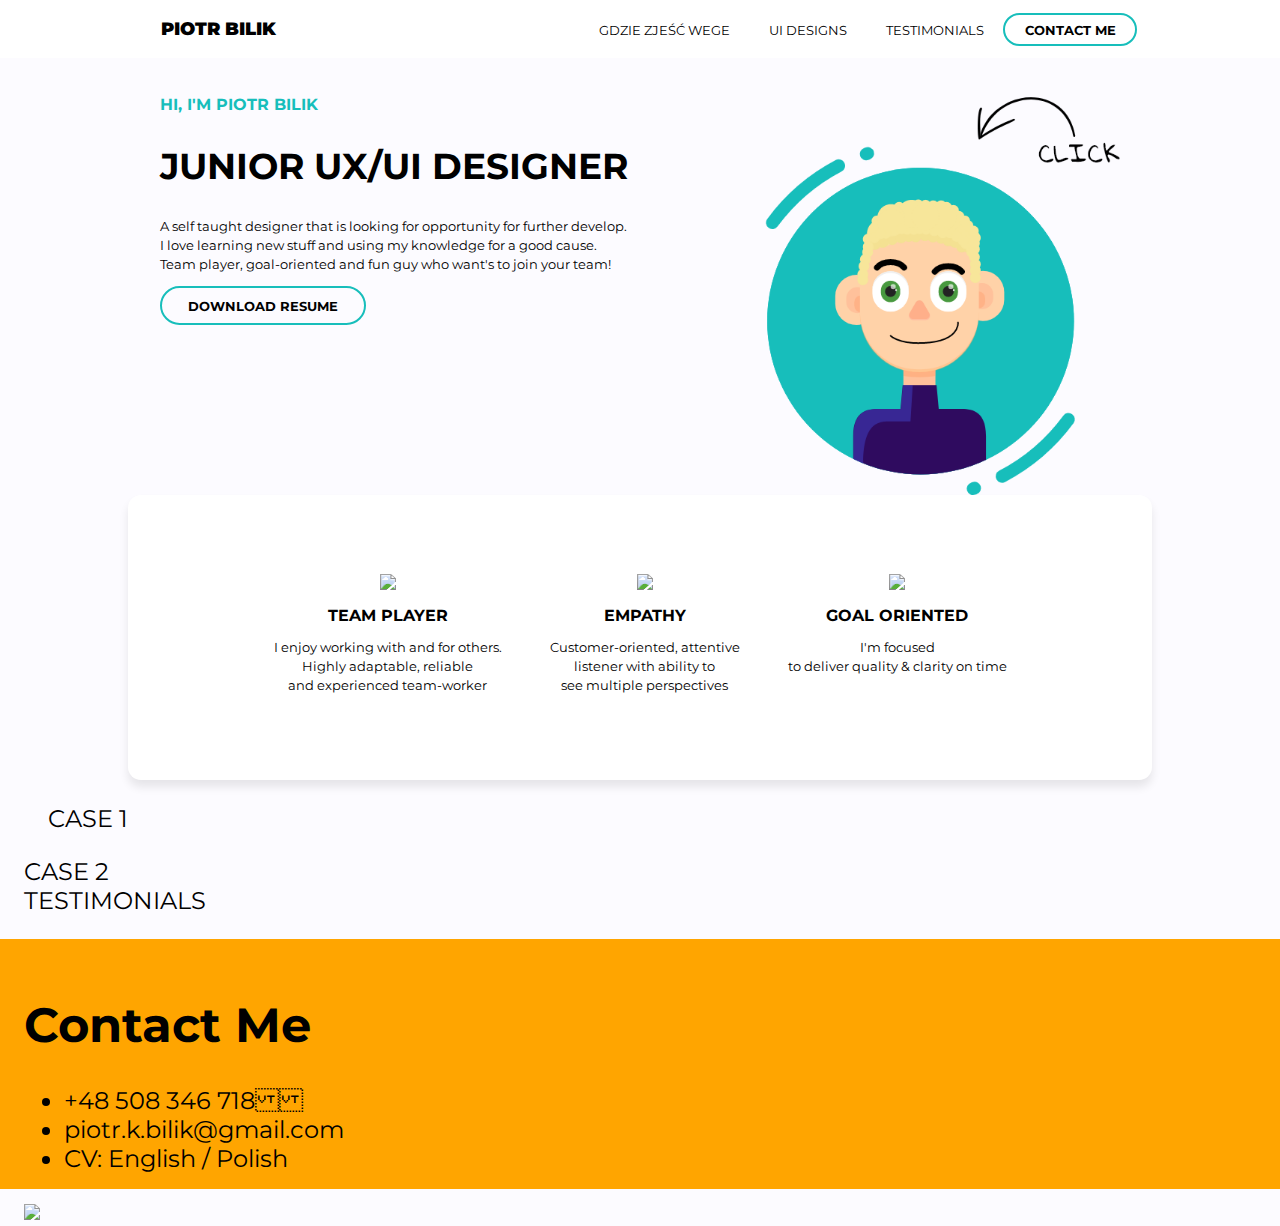
==== index.html @ 6c30ff97 "Img updates" ====
﻿<!DOCTYPE html>
<html>
<head>
    <title>Piotr Bilik</title>
    <link rel="stylesheet" href="styles.css" type="text/css">
    <link rel="stylesheet" href="normalize.css" type="text/css">
    <script language="javascript">
            function changeImage() {
        
                if (document.getElementById("changeableImage").src == "file:///H:/pb_portfolio_website/Images/Group10.png") 
                {
                    document.getElementById("changeableImage").src = "file:///H:/pb_portfolio_website/Images/WideMe.png";
                }
                else 
                {
                    document.getElementById("changeableImage").src = "file:///H:/pb_portfolio_website/Images/Group10.png";
                }
            }
        </script>
</head>
<body>
    <div class="container">
        <div class="topbar">
            <a class="logo" href="#">PIOTR BILIK</a>
            <nav class="main-nav">
                <ul class="main-nav-list">
                    <li><a class="navlink" href="#">GDZIE ZJEŚĆ WEGE</a></li>
                    <li><a class="navlink" href="#">UI DESIGNS</a></li>
                    <li><a class="navlink" href="#testimonials">TESTIMONIALS</a></li>
                    <li><a class="contact-btn navlink" href="#contact">CONTACT ME</a></li>

                </ul>
            </nav>
        </div>
        <div class="content">
            <section class="hero">
                <div class="hero-content">
                    <div class="parent">
                        <img class="hero-img" src="Images/Group80.png" />
                        <img class="hero-img over-img" src="Images/Group10.png" id="changeableImage" onclick="changeImage()"/>
                    </div>
                    <h1>HI, I'M PIOTR BILIK</h1>
                    <h2>JUNIOR UX/UI DESIGNER</h2>
                    <p>A self taught designer that is looking for opportunity for further develop. <br />
                    I love learning new stuff and using my knowledge for a good cause. <br />
                    Team player, goal-oriented and fun guy who want's to join your team!</p>
                    <a class="action-btn" href="#">DOWNLOAD RESUME</a>
                </div>
                
            </section>
            <section class="attributes">
                <div class="attributes-content">
                    <ul class="main-nav-list">
                        <li>
                            <div>
                                <img src="#" />
                                <h1>TEAM PLAYER</h1>
                                <p>I enjoy working with and for others. <br/> 
                                    Highly adaptable, reliable <br />
                                    and experienced team-worker</p>
                            </div>
                        </li>
                        <li>
                            <div>
                                <img src="#" />
                                <h1>EMPATHY</h1>
                                <p>Customer-oriented, attentive <br />
                                    listener with ability to <br/>
                                    see multiple perspectives</p>
                            </div>
                        </li>
                        <li>
                                <div>
                                    <img src="#" />
                                    <h1>GOAL ORIENTED</h1>
                                    <p>I'm focused <br />
                                        to deliver quality & clarity on time</p>
                                </div>
                        </li>
                    </ul>
                </div>
            </section>
            <section class="case-1">
                <div class="case-1-content">
                    CASE 1
                </div>
            </section>
            <section class="case-2">
                <div class="case-2-content">
                    CASE 2
                </div>
            </section>
            <section id="testimonials" class="testimonials">
                <div class="testimonials-content">
                    TESTIMONIALS
                </div>
            </section>

        </div>
        <div class="footer">
            <footer id="contact">
                <h1>Contact Me</h1>
                <ul>
                    <li>+48 508 346 718</li>
                    <li>piotr.k.bilik@gmail.com</li>
                    <li>CV: English / Polish</li>
                </ul>
                <img src="cartoon.jpg" />
            </footer>
        </div>
    </div>

</body>


</html>
---- styles.css ----
@import url('https://fonts.googleapis.com/css?family=Montserrat:400,700,900&display=swap');
body {
    font-family: 'Montserrat', sans-serif;
    background: #FCFBFF;
    padding: 0;
    margin: 0;
}
.content {
    grid-area: content;
}
.topbar {
    grid-area: topbar;
	width: 100vw;
    height: auto;
    margin: 0 auto;
    display: flex;
	align-items: center;
	justify-content: space-around;
    flex-wrap: wrap;
    background: #FFFFFF 0% 0% no-repeat padding-box;
    position: fixed;
}

.attributes-content {
    grid-area: topbar;
	width: 80vw;
    height: auto;
    margin: 0 auto;
    display: flex;
	align-items: center;
	justify-content: space-around;
    flex-wrap: wrap;
    background: #FFFFFF 0% 0% no-repeat padding-box;
    box-shadow: 0px 7px 10px #00000017;
    border-radius: 13px;
    opacity: 1;
    flex: 1;
    
}

.attributes-content ul {
    margin: 0;
    padding: 2em;
    display: flex;
    justify-content: space-between;
    text-align: center;
    list-style: none;
    color: black;
}

.attributes-content h1 {
    font-size: 16px;
    font-weight: bold;
}

.attributes-content p {
    font-size: small;
    font-weight: normal;
    line-height: 19px;
}

.attributes-content div {
    padding: 1em;
}

.main-nav ul {
	text-align: center;
}
.main-nav li {
	display: inline;
}
.main-nav a {
	display: inline-block;
	padding: .5em 1.5em;
}

.footer {
    grid-area: footer;
    background: orange;
    height: auto;
}

.content,
.footer {
    padding: 1em;
}
.container {
    font-size: 1.5em;
    display: grid;
    grid-template-areas: 
        "topbar"
        "content"
        "footer";
    width: 100%;
    height: 100vh;
    grid-template-columns: 1fr;
    grid-template-rows: 60px 1fr 250px;
}

nav ul {
    margin: 0;
    padding: 0;
    display: flex;
    justify-content: space-between;
    text-align: center;
}

nav li {
    list-style: none;
}

.navlink {
    color: black;
    font-weight: 400;
    text-decoration: none;
    font-size: small;
    transition: 0.5s;
}

.navlink:hover {
    font-weight: 600;
}

a {
    padding: 1em;
}

.contact-btn {
    border: 2px solid #17BEBB;
    border-radius: 21px;
    font-weight: 700;
}

.contact-btn:hover {
    background: #17BEBB;
    color: white;
}

.logo {
    font-weight: 900;
    font-size: large;
    color: black;
    text-decoration: none;
}

.case-1 {
    padding: 1em;
}

.hero h1 {
    font-weight: bold;
    font-size: medium;
    color: #17BEBB;
}

.hero {
    max-width: 960px;
    margin: 0 auto;
    text-align: left;
    padding-bottom: 2em;
}

.hero a {
    padding: .75em 2em;
}

.hero img {
    float: right;
}

.hero p {
    font-size: small;
    font-weight: normal;
    line-height: 19px;
}

.action-btn {
    border: 2px solid #17BEBB;
    border-radius: 21px;
    font-weight: bold;
    color: black;
    text-decoration: none;
    font-size: small;
    padding: 1em;
    transition: 0.5s;
}

.action-btn:hover {
    background: #17BEBB;
    color: white;
}

.hero-img {
    width: 400px;
}

.parent {
    position: relative;
}

.over-img {
    position: absolute;
    top: 80%;
    right: 0%;
}

.over-img:hover {
    cursor: pointer;
}
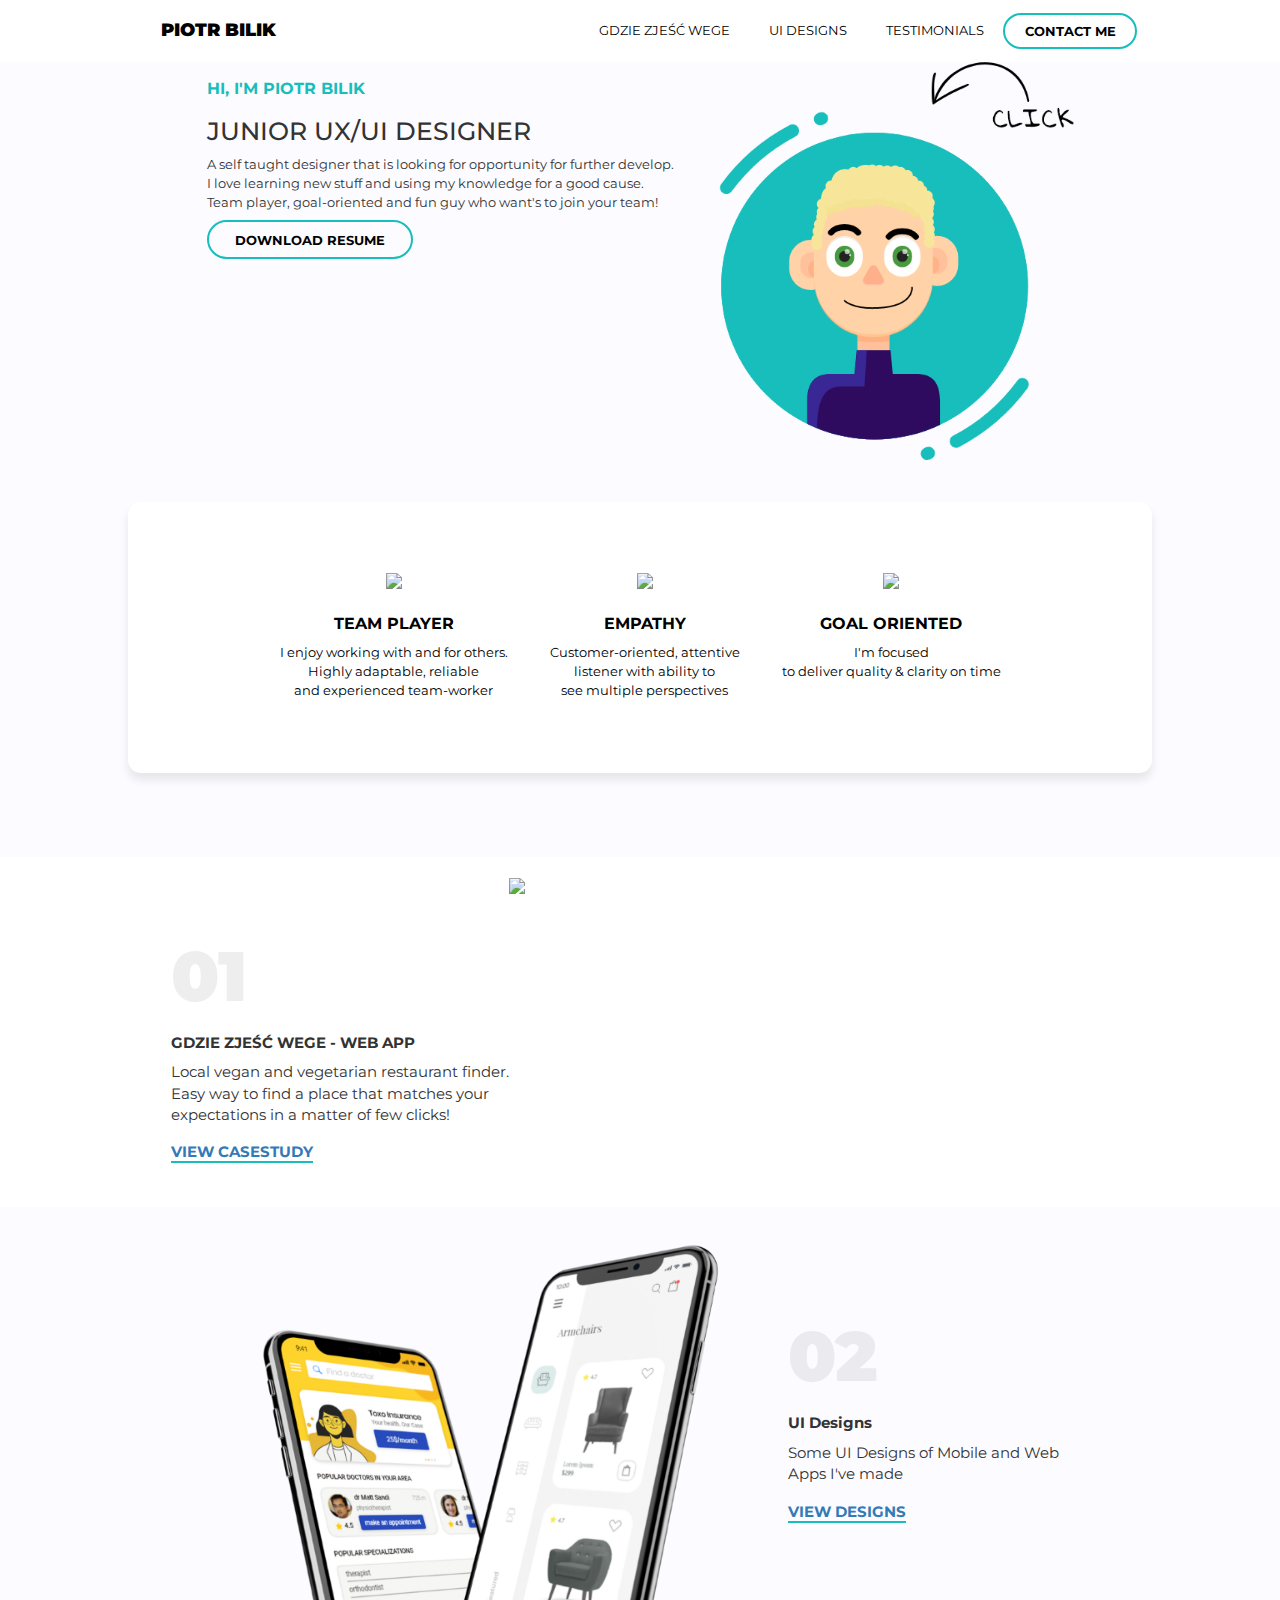
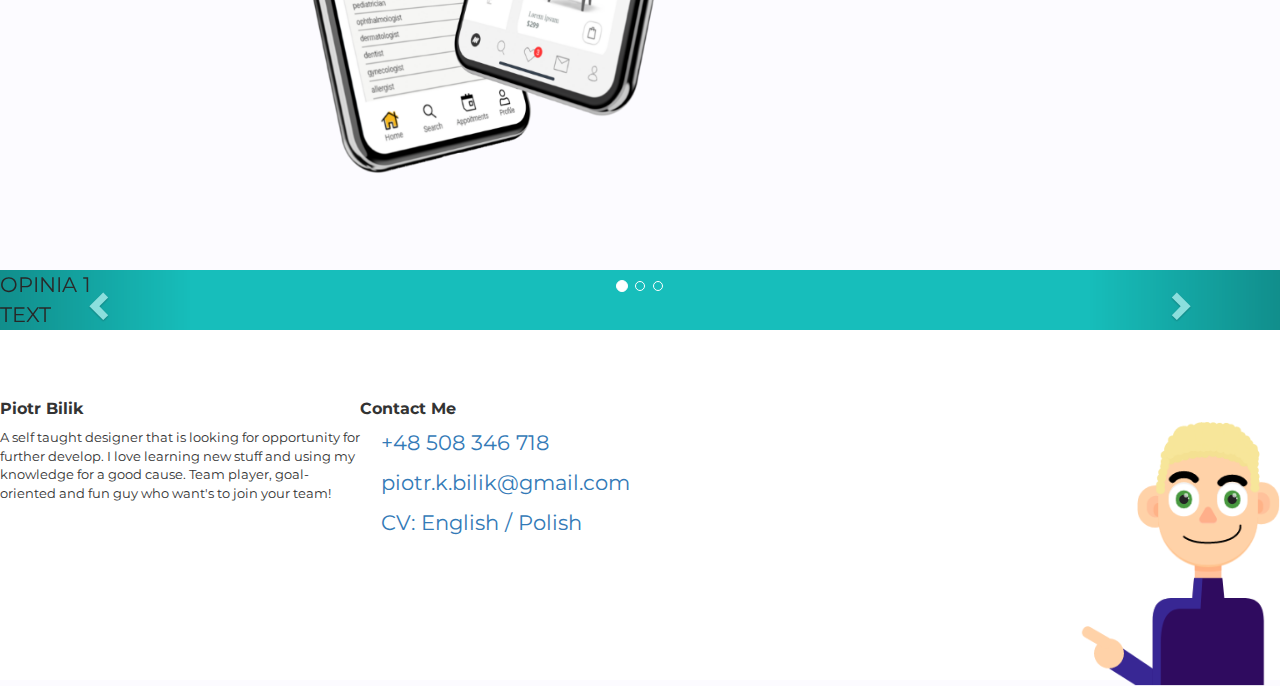
==== commit f06baa54: "Bootstrap added, main page mostly finished" ====
--- a/index.html
+++ b/index.html
@@ -2,8 +2,11 @@
 <html>
 <head>
     <title>Piotr Bilik</title>
+    <link rel="stylesheet" href="https://maxcdn.bootstrapcdn.com/bootstrap/3.4.0/css/bootstrap.min.css">
+    <script src="https://ajax.googleapis.com/ajax/libs/jquery/3.4.1/jquery.min.js"></script>
+    <script src="https://maxcdn.bootstrapcdn.com/bootstrap/3.4.0/js/bootstrap.min.js"></script>
     <link rel="stylesheet" href="styles.css" type="text/css">
-    <link rel="stylesheet" href="normalize.css" type="text/css">
+
     <script language="javascript">
             function changeImage() {
         
@@ -35,25 +38,28 @@
         <div class="content">
             <section class="hero">
                 <div class="hero-content">
-                    <div class="parent">
-                        <img class="hero-img" src="Images/Group80.png" />
-                        <img class="hero-img over-img" src="Images/Group10.png" id="changeableImage" onclick="changeImage()"/>
+                    <div class="image">
+                        <div class="parent">
+                            <img class="hero-img" src="Images/Group80.png" />
+                            <img class="hero-img over-img" src="Images/Group10.png" id="changeableImage" onclick="changeImage()"/>
+                        </div>
                     </div>
-                    <h1>HI, I'M PIOTR BILIK</h1>
-                    <h2>JUNIOR UX/UI DESIGNER</h2>
-                    <p>A self taught designer that is looking for opportunity for further develop. <br />
-                    I love learning new stuff and using my knowledge for a good cause. <br />
-                    Team player, goal-oriented and fun guy who want's to join your team!</p>
-                    <a class="action-btn" href="#">DOWNLOAD RESUME</a>
+                    <div class="text">
+                        <h1>HI, I'M PIOTR BILIK</h1>
+                        <h2>JUNIOR UX/UI DESIGNER</h2>
+                        <p>A self taught designer that is looking for opportunity for further develop. <br />
+                        I love learning new stuff and using my knowledge for a good cause. <br />
+                        Team player, goal-oriented and fun guy who want's to join your team!</p>
+                        <a class="action-btn" href="#">DOWNLOAD RESUME</a>
+                    </div>
                 </div>
-                
             </section>
             <section class="attributes">
                 <div class="attributes-content">
                     <ul class="main-nav-list">
                         <li>
                             <div>
-                                <img src="#" />
+                                <img src="Images/Teamplayer.png" />
                                 <h1>TEAM PLAYER</h1>
                                 <p>I enjoy working with and for others. <br/> 
                                     Highly adaptable, reliable <br />
@@ -62,7 +68,7 @@
                         </li>
                         <li>
                             <div>
-                                <img src="#" />
+                                <img src="Images/Empathy.png" />
                                 <h1>EMPATHY</h1>
                                 <p>Customer-oriented, attentive <br />
                                     listener with ability to <br/>
@@ -71,7 +77,7 @@
                         </li>
                         <li>
                                 <div>
-                                    <img src="#" />
+                                    <img src="Images/Goal Oriented.png" />
                                     <h1>GOAL ORIENTED</h1>
                                     <p>I'm focused <br />
                                         to deliver quality & clarity on time</p>
@@ -80,34 +86,94 @@
                     </ul>
                 </div>
             </section>
-            <section class="case-1">
-                <div class="case-1-content">
-                    CASE 1
+            <section class="gzw">
+                <div class="gzw-content">
+                    <div class="image">
+                        <img src="Images/gzw-img.png" />
+                    </div>
+                    <div class="text">
+                        <br />
+                        <br />
+                        <h1>01</h1>
+                        <h2>GDZIE ZJEŚĆ WEGE - WEB APP</h2>
+                        <p>Local vegan and vegetarian restaurant finder. <br />Easy way to find a place that matches your <br />expectations in a matter of few clicks!</p>
+                        <a>VIEW CASESTUDY</a>
+                    </div>
                 </div>
             </section>
-            <section class="case-2">
-                <div class="case-2-content">
-                    CASE 2
+            <section class="ui-designs">
+                <div class="ui-designs-content">
+                    <div class="image">
+                            <img src="Images/mockup.png" />
+                        </div>
+                        <div class="text">
+                            <br />
+                            <br />
+                            <br />
+                            <h1>02</h1>
+                            <h2>UI Designs</h2>
+                            <p>Some UI Designs of Mobile and Web Apps I've made</p>
+                            <a>VIEW DESIGNS</a>
+                        </div>
                 </div>
             </section>
             <section id="testimonials" class="testimonials">
                 <div class="testimonials-content">
-                    TESTIMONIALS
+                        <div id="myCarousel" class="carousel slide" data-ride="carousel">
+                                <!-- Indicators -->
+                                <ol class="carousel-indicators">
+                                  <li data-target="#myCarousel" data-slide-to="0" class="active"></li>
+                                  <li data-target="#myCarousel" data-slide-to="1"></li>
+                                  <li data-target="#myCarousel" data-slide-to="2"></li>
+                                </ol>
+                              
+                                <!-- Wrapper for slides -->
+                                <div class="carousel-inner">
+                                  <div class="item active">
+                                    OPINIA 1<br />TEXT
+                                  </div>
+                              
+                                  <div class="item">
+                                    OPINIA 2<br />TEXT
+                                  </div>
+                              
+                                  <div class="item">
+                                    OPINIA 3<br />TEXT
+                                  </div>
+                                </div>
+                              
+                                <!-- Left and right controls -->
+                                <a class="left carousel-control" href="#myCarousel" data-slide="prev">
+                                  <span class="glyphicon glyphicon-chevron-left"></span>
+                                  <span class="sr-only">Previous</span>
+                                </a>
+                                <a class="right carousel-control" href="#myCarousel" data-slide="next">
+                                  <span class="glyphicon glyphicon-chevron-right"></span>
+                                  <span class="sr-only">Next</span>
+                                </a>
+                              </div>
                 </div>
             </section>
 
         </div>
         <div class="footer">
             <footer id="contact">
-                <h1>Contact Me</h1>
-                <ul>
-                    <li>+48 508 346 718--</li>
-                    <li>piotr.k.bilik@gmail.com</li>
-                    <li>CV: English / Polish</li>
-                </ul>
-                <img src="cartoon.jpg" />
+                <div class="hero-summary">
+                    <h1>Piotr Bilik</h1>
+                    <p>
+                    A self taught designer that is looking for opportunity for further develop. I love learning new stuff and using my knowledge for a good cause. Team player, goal-oriented and fun guy who want's to join your team!
+                    </p>
+                </div>
+                <div class="contact">
+                    <h1>Contact Me</h1>
+                    <p><a>+48 508 346 718</a></p>
+                    <p><a>piotr.k.bilik@gmail.com</a></p>
+                    <p><a>CV: English / Polish</a></p>
+                </div>
+                <div class="image">
+                    <img src="Images/footer-img.png" />
+                </div>
+                
             </footer>
         </div>
     </div>
--- a/styles.css
+++ b/styles.css
@@ -1,4 +1,4 @@
-@import url('https://fonts.googleapis.com/css?family=Montserrat:400,700,900&display=swap');
+@import url('https://fonts.googleapis.com/css?family=Montserrat:400,400i,500,500i,600,600i,700,700i,800,800i,900,900i&display=swap');
 body {
     font-family: 'Montserrat', sans-serif;
     background: #FCFBFF;
@@ -19,6 +19,10 @@
     flex-wrap: wrap;
     background: #FFFFFF 0% 0% no-repeat padding-box;
     position: fixed;
+}
+
+.attributes {
+    padding-bottom: 4em;
 }
 
 .attributes-content {
@@ -63,6 +67,10 @@
     padding: 1em;
 }
 
+.attributes img {
+    width: 100px;
+}
+
 .main-nav ul {
 	text-align: center;
 }
@@ -76,14 +84,10 @@
 
 .footer {
     grid-area: footer;
-    background: orange;
+    background: white;
     height: auto;
 }
 
-.content,
-.footer {
-    padding: 1em;
-}
 .container {
     font-size: 1.5em;
     display: grid;
@@ -94,7 +98,8 @@
     width: 100%;
     height: 100vh;
     grid-template-columns: 1fr;
-    grid-template-rows: 60px 1fr 250px;
+    grid-template-rows: 60px 1fr 350px;
+    padding: 0px;
 }
 
 nav ul {
@@ -143,7 +148,7 @@
     text-decoration: none;
 }
 
-.case-1 {
+.gzw {
     padding: 1em;
 }
 
@@ -153,11 +158,18 @@
     color: #17BEBB;
 }
 
-.hero {
-    max-width: 960px;
-    margin: 0 auto;
+.hero h2 {
+    font-size: larger;
+}
+
+.hero,
+.gzw,
+.ui-designs,
+.footer {
     text-align: left;
     padding-bottom: 2em;
+    display: grid;
+    justify-content: center;
 }
 
 .hero a {
@@ -208,3 +220,124 @@
     cursor: pointer;
 }
 
+.gzw {
+    background: white;
+}
+
+.gzw img {
+    float: right;
+    width: 600px;
+}
+
+.gzw h1,
+.ui-designs h1 {
+    font-weight: 900;
+    font-size: 70px;
+    letter-spacing: 0;
+    color: #595959;
+    opacity: 0.1;
+    margin: 0;
+}
+
+.gzw h2,
+.ui-designs h2 {
+    font-weight: bold;
+    font-size: 15px;
+}
+
+.gzw p,
+.ui-designs p {
+    font-size: 15px;
+}
+
+.gzw-content {
+    display: flex;
+    flex-direction: row-reverse;
+}
+.gzw-content > .image {
+    flex: 1 0 0%;
+}
+.image > img {
+    display: block;
+    width: 600px;
+}
+.gzw-content > .text {
+    flex: 2 0 0%;
+}
+
+.gzw a,
+.ui-designs a {
+    font-size: 15px;
+    padding: 0px;
+    font-weight: bold;
+    border-bottom: 2px solid #17BEBB;
+}
+
+.hero-content {
+    display: flex;
+    flex-direction: row-reverse;
+}
+.hero-content > .image {
+    flex: 1 0 0%;
+}
+
+.hero-content > .text {
+    flex: 2 0 0%;
+}
+
+.ui-designs-content {
+    display: flex;
+    flex-direction: row;
+}
+.ui-designs-content > .image {
+    flex: 2 0 0%;
+    width: 500px;
+}
+
+.ui-designs-content > .text {
+    flex: 1 0 0%;
+}
+
+.ui-designs {
+    padding-top: 1em;
+}
+
+.testimonials {
+    background: #17BEBB;
+}
+
+.footer {
+    justify-content: space-around;
+}
+
+footer {
+    max-height: 300px;
+    display: flex;
+    flex-direction: row;
+    align-content: flex-end;
+    padding-top: 50px;
+}
+
+footer .image > img {
+    flex: 3 0 0%;
+    width: 200px;
+    padding-top: 2em;
+}
+
+footer > .hero-summary {
+    flex: 1 0 0%;
+}
+
+footer .hero-summary p {
+    font-size: small;
+}
+
+footer > .contact {
+    flex: 2 0 0%;
+}
+
+footer h1 {
+    font-weight: bold;
+    font-size: medium;
+}
+
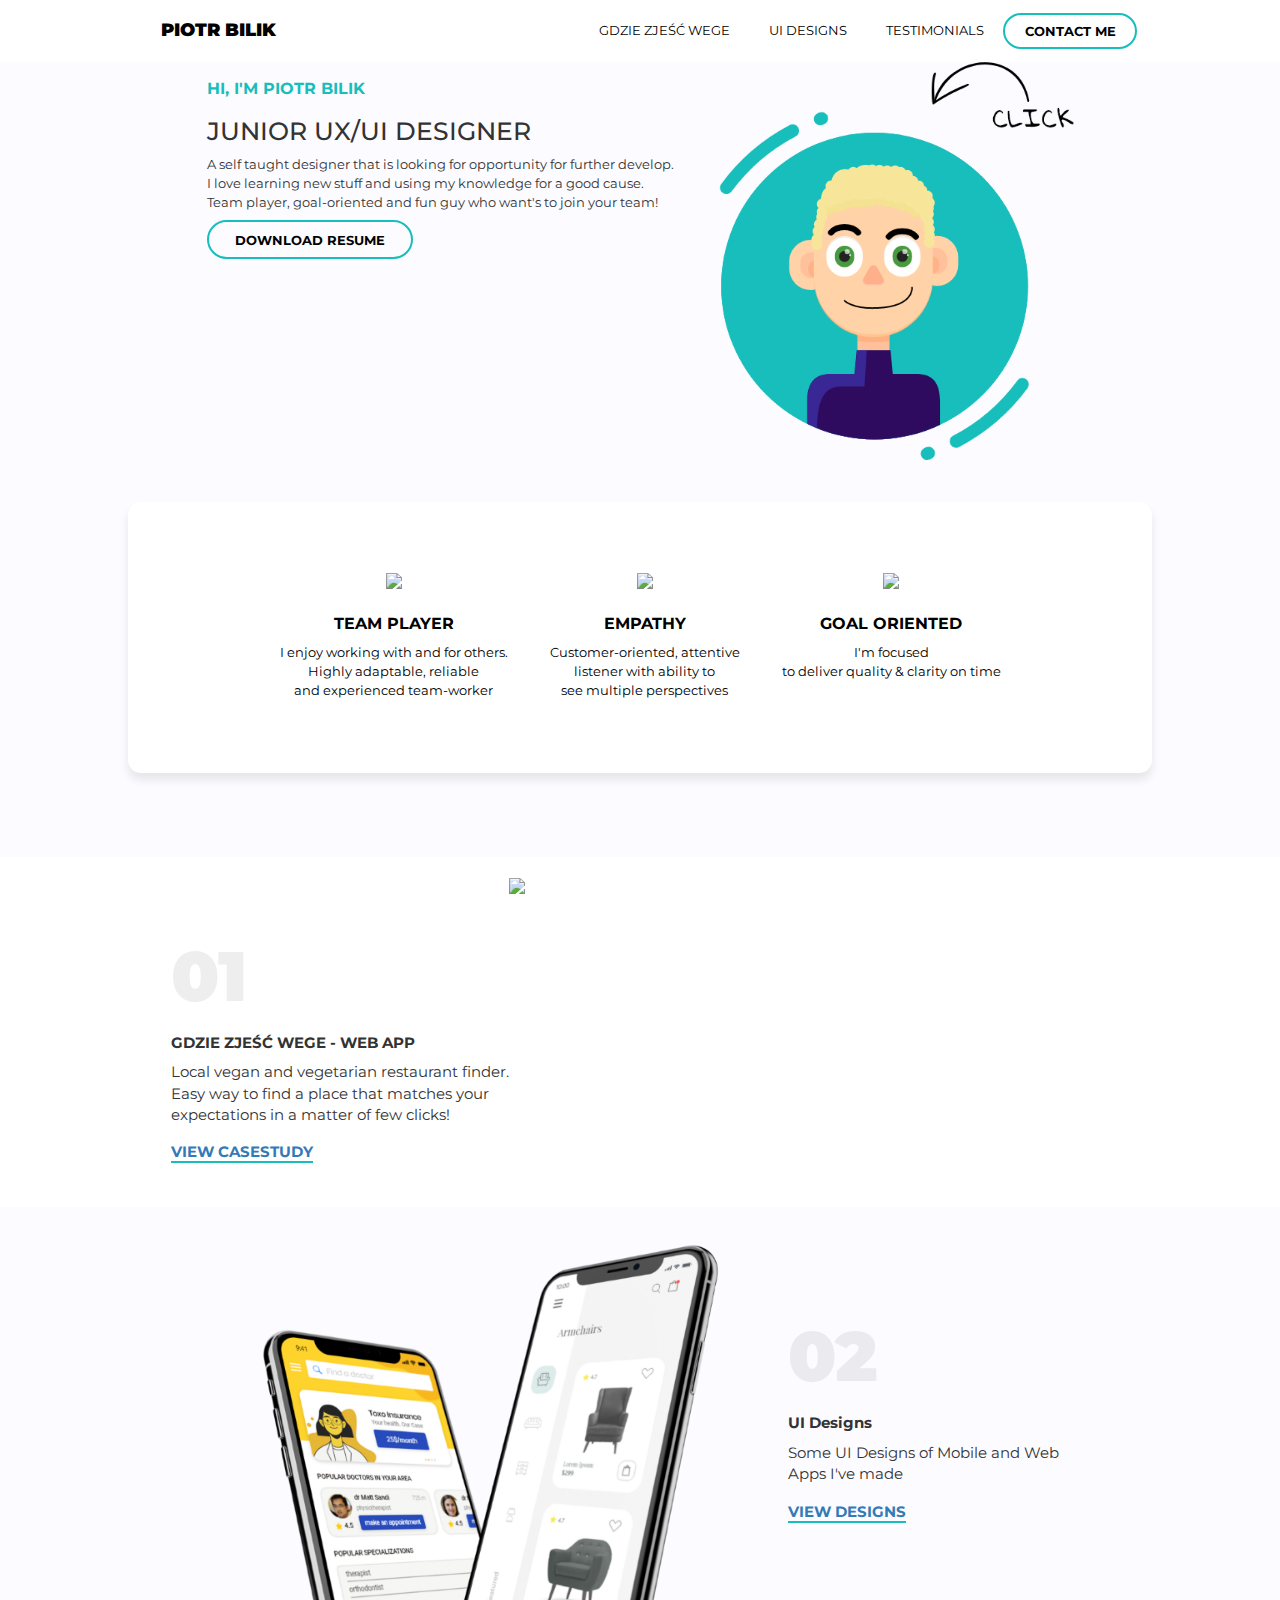
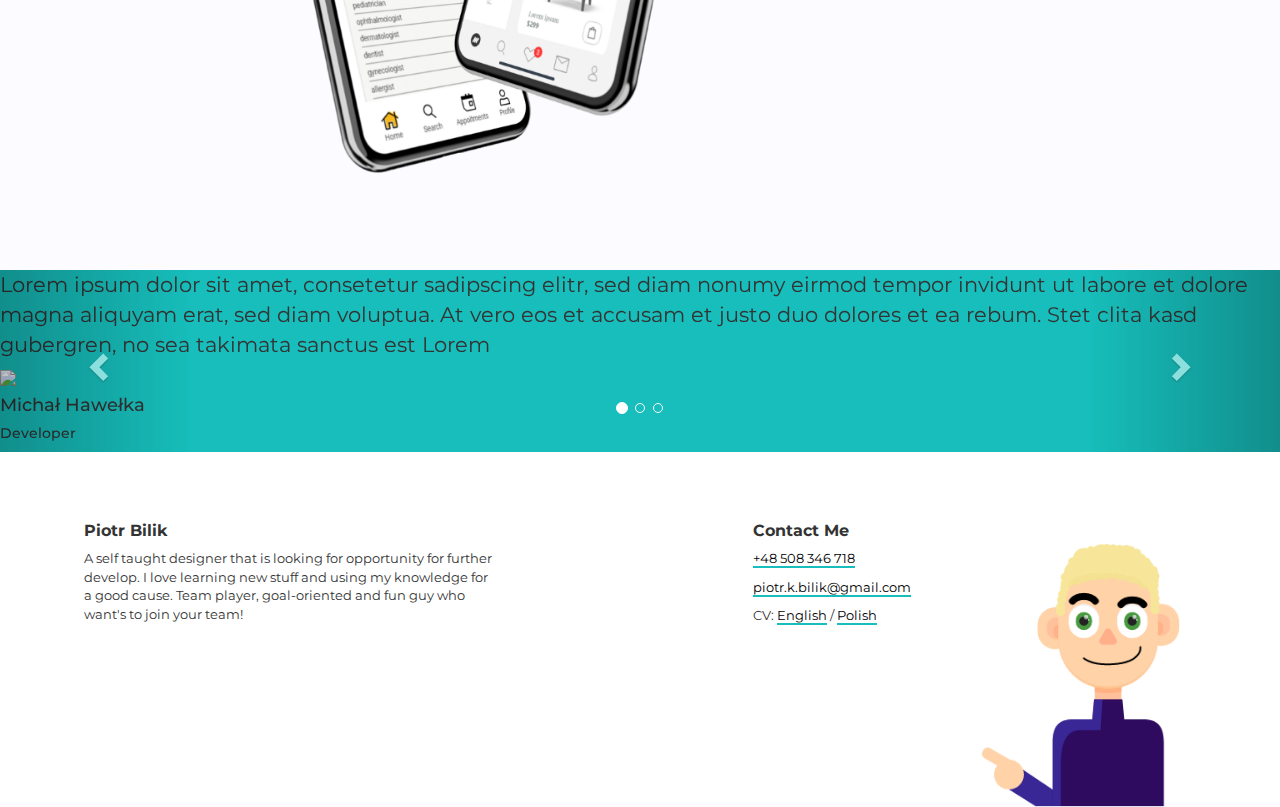
==== commit 9324c913: "CSS changes" ====
--- a/index.html
+++ b/index.html
@@ -119,7 +119,7 @@
             </section>
             <section id="testimonials" class="testimonials">
                 <div class="testimonials-content">
-                        <div id="myCarousel" class="carousel slide" data-ride="carousel">
+                        <div id="myCarousel" class="carousel slide carousel-multi-item" data-ride="carousel">
                                 <!-- Indicators -->
                                 <ol class="carousel-indicators">
                                   <li data-target="#myCarousel" data-slide-to="0" class="active"></li>
@@ -130,15 +130,24 @@
                                 <!-- Wrapper for slides -->
                                 <div class="carousel-inner">
                                   <div class="item active">
-                                    OPINIA 1<br />TEXT
+                                    <p>Lorem ipsum dolor sit amet, consetetur sadipscing elitr, sed diam nonumy eirmod tempor invidunt ut labore et dolore magna aliquyam erat, sed diam voluptua. At vero eos et accusam et justo duo dolores et ea rebum. Stet clita kasd gubergren, no sea takimata sanctus est Lorem</p>
+                                    <img src="#" />
+                                    <h4>Michał Hawełka</h4>
+                                    <h5>Developer</h5>
                                   </div>
                               
                                   <div class="item">
-                                    OPINIA 2<br />TEXT
+                                    <p>Lorem ipsum dolor sit amet, consetetur sadipscing elitr, sed diam nonumy eirmod tempor invidunt ut labore et dolore magna aliquyam erat, sed diam voluptua. At vero eos et accusam et justo duo dolores et ea rebum. Stet clita kasd gubergren, no sea takimata sanctus est Lorem</p>
+                                    <img src="#" />
+                                    <h4>Anna Bilik</h4>
+                                    <h5>Mom</h5>
                                   </div>
                               
                                   <div class="item">
-                                    OPINIA 3<br />TEXT
+                                    <p>Lorem ipsum dolor sit amet, consetetur sadipscing elitr, sed diam nonumy eirmod tempor invidunt ut labore et dolore magna aliquyam erat, sed diam voluptua. At vero eos et accusam et justo duo dolores et ea rebum. Stet clita kasd gubergren, no sea takimata sanctus est Lorem</p>
+                                    <img src="#" />
+                                    <h4>Jackie Chan</h4>
+                                    <h5>Actor</h5>
                                   </div>
                                 </div>
                               
@@ -168,7 +177,7 @@
                     <h1>Contact Me</h1>
                     <p><a>+48 508 346 718</a></p>
                     <p><a>piotr.k.bilik@gmail.com</a></p>
-                    <p><a>CV: English / Polish</a></p>
+                    <p>CV: <a>English</a> / <a>Polish</a></p>
                 </div>
                 <div class="image">
                     <img src="Images/footer-img.png" />
--- a/styles.css
+++ b/styles.css
@@ -124,6 +124,8 @@
 
 .navlink:hover {
     font-weight: 600;
+    text-decoration: none;
+    color: black;
 }
 
 a {
@@ -144,6 +146,11 @@
 .logo {
     font-weight: 900;
     font-size: large;
+    color: black;
+    text-decoration: none;
+}
+
+.logo:hover {
     color: black;
     text-decoration: none;
 }
@@ -320,15 +327,19 @@
 
 footer .image > img {
     flex: 3 0 0%;
-    width: 200px;
+    width: 300px;
     padding-top: 2em;
+    padding-right: 100px;
 }
 
 footer > .hero-summary {
-    flex: 1 0 0%;
-}
-
-footer .hero-summary p {
+    flex: 1 0 50%;
+    padding-right: 20%;
+    padding-left: 4em;
+}
+
+footer .hero-summary p,
+footer .contact p {
     font-size: small;
 }
 
@@ -341,3 +352,16 @@
     font-size: medium;
 }
 
+.contact a {
+    font-size: small;
+    padding: 0px;
+    border-bottom: 2px solid #17BEBB;
+    text-decoration: none;
+    color: black;
+    transition: 0.5s;
+}
+
+.contact a:hover {
+    color: #17BEBB;
+}
+
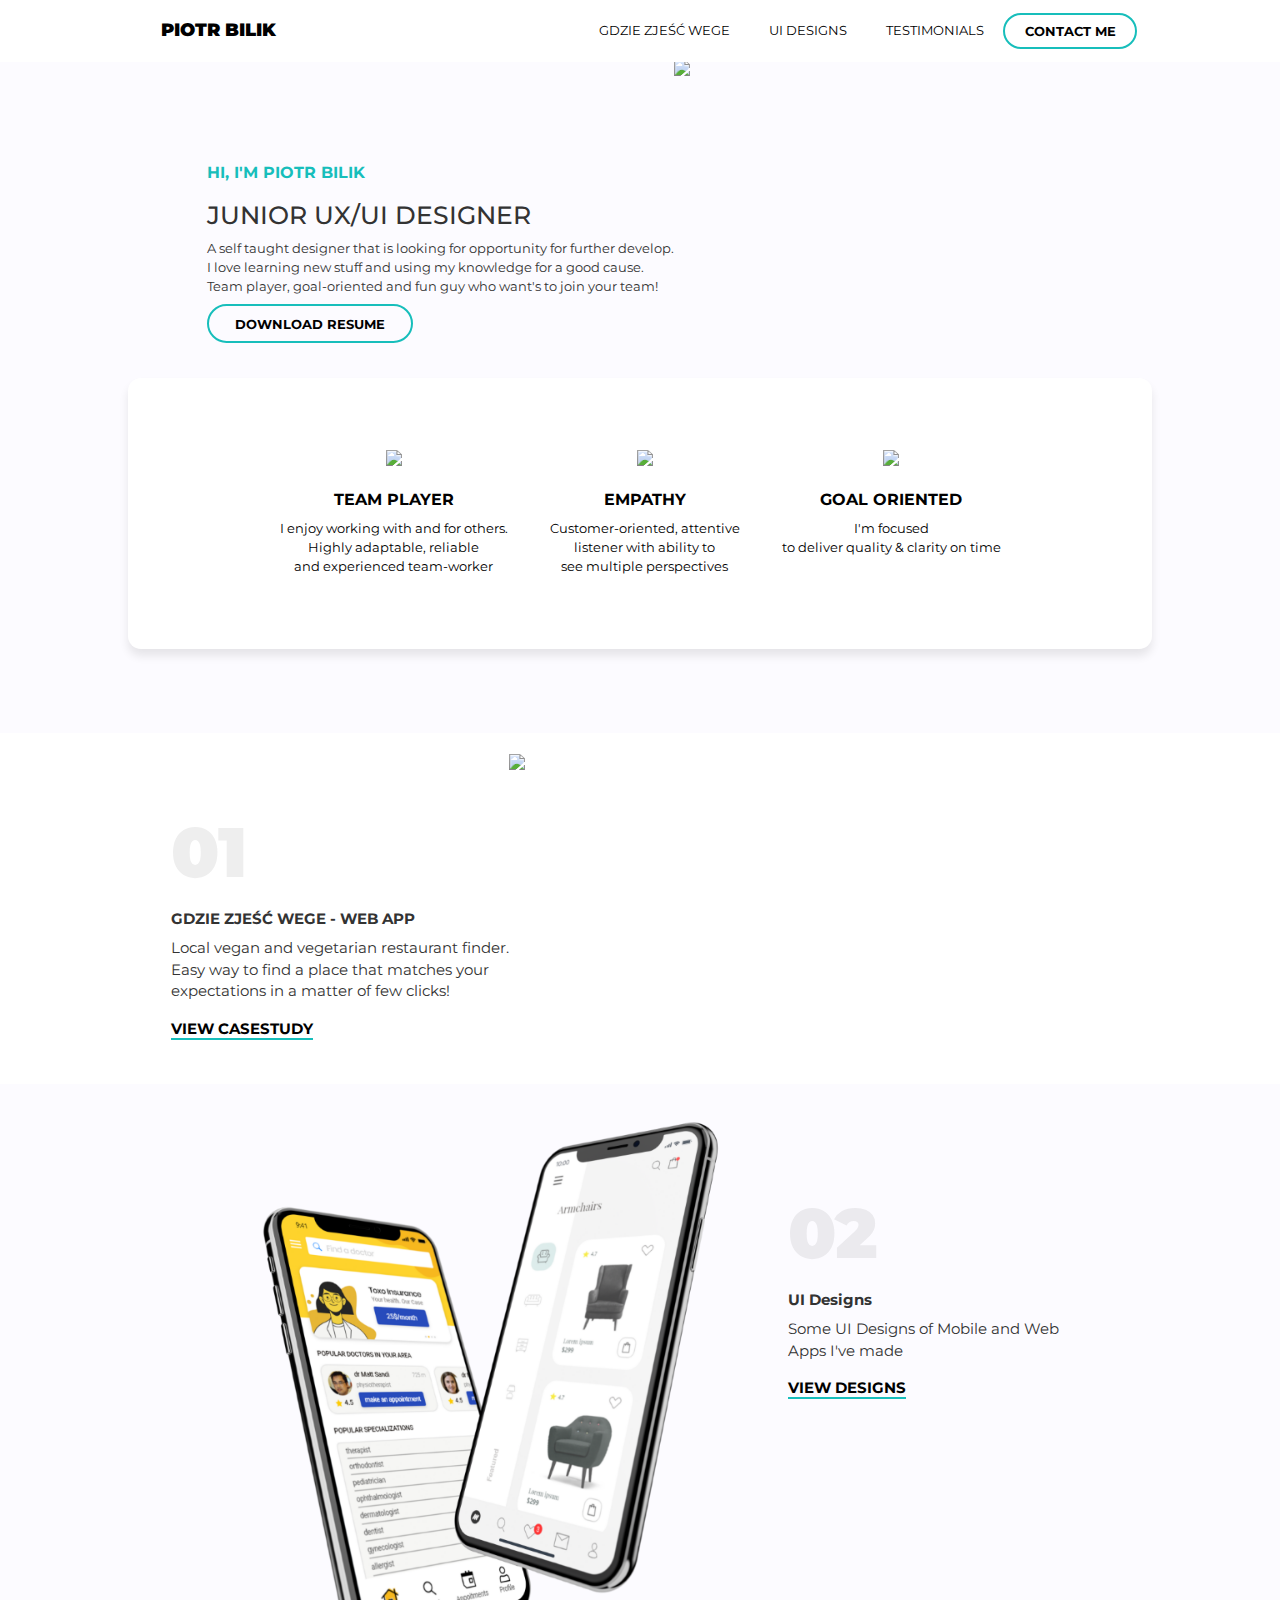
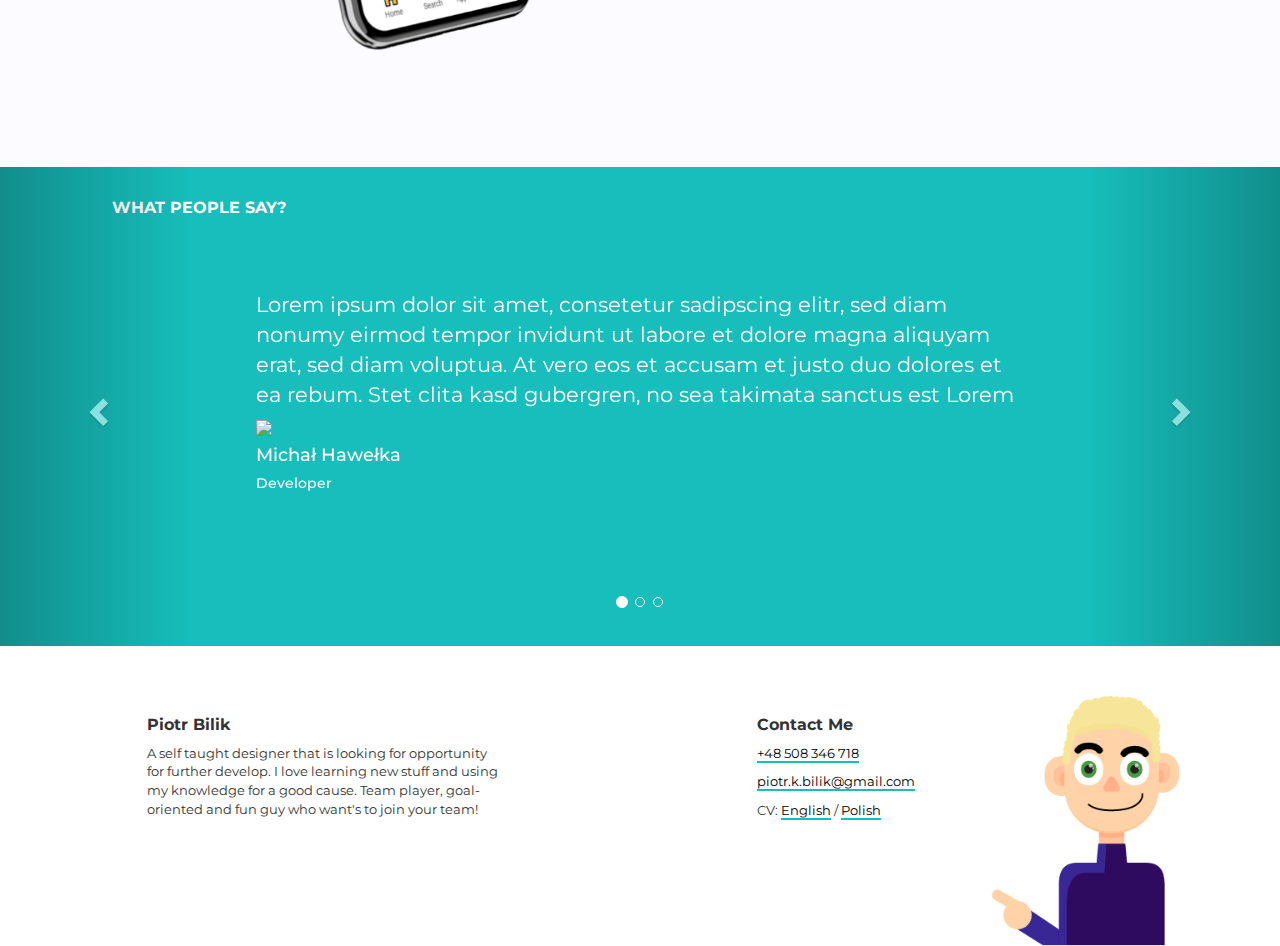
==== commit 0ca9636c: "Minor changes" ====
--- a/index.html
+++ b/index.html
@@ -10,13 +10,13 @@
     <script language="javascript">
             function changeImage() {
         
-                if (document.getElementById("changeableImage").src == "file:///H:/pb_portfolio_website/Images/Group10.png") 
+                if (document.getElementById("changeableImage").src == "file:///H:/pb_portfolio_website/Images/PiotrCartoon.png") 
                 {
-                    document.getElementById("changeableImage").src = "file:///H:/pb_portfolio_website/Images/WideMe.png";
+                    document.getElementById("changeableImage").src = "file:///H:/pb_portfolio_website/Images/PiotrPhoto.png";
                 }
                 else 
                 {
-                    document.getElementById("changeableImage").src = "file:///H:/pb_portfolio_website/Images/Group10.png";
+                    document.getElementById("changeableImage").src = "file:///H:/pb_portfolio_website/Images/PiotrCartoon.png";
                 }
             }
         </script>
@@ -24,11 +24,11 @@
 <body>
     <div class="container">
         <div class="topbar">
-            <a class="logo" href="#">PIOTR BILIK</a>
+            <a class="logo" href="index.html">PIOTR BILIK</a>
             <nav class="main-nav">
                 <ul class="main-nav-list">
-                    <li><a class="navlink" href="#">GDZIE ZJEŚĆ WEGE</a></li>
-                    <li><a class="navlink" href="#">UI DESIGNS</a></li>
+                    <li><a class="navlink" href="#gzw">GDZIE ZJEŚĆ WEGE</a></li>
+                    <li><a class="navlink" href="#ui-designs">UI DESIGNS</a></li>
                     <li><a class="navlink" href="#testimonials">TESTIMONIALS</a></li>
                     <li><a class="contact-btn navlink" href="#contact">CONTACT ME</a></li>
 
@@ -39,10 +39,7 @@
             <section class="hero">
                 <div class="hero-content">
                     <div class="image">
-                        <div class="parent">
-                            <img class="hero-img" src="Images/Group80.png" />
-                            <img class="hero-img over-img" src="Images/Group10.png" id="changeableImage" onclick="changeImage()"/>
-                        </div>
+                        <img class="hero-img" src="Images/PiotrCartoon.png" id="changeableImage" onclick="changeImage()"/>
                     </div>
                     <div class="text">
                         <h1>HI, I'M PIOTR BILIK</h1>
@@ -86,7 +83,7 @@
                     </ul>
                 </div>
             </section>
-            <section class="gzw">
+            <section id="gzw" class="gzw">
                 <div class="gzw-content">
                     <div class="image">
                         <img src="Images/gzw-img.png" />
@@ -97,11 +94,11 @@
                         <h1>01</h1>
                         <h2>GDZIE ZJEŚĆ WEGE - WEB APP</h2>
                         <p>Local vegan and vegetarian restaurant finder. <br />Easy way to find a place that matches your <br />expectations in a matter of few clicks!</p>
-                        <a>VIEW CASESTUDY</a>
+                        <a href="gzw.html">VIEW CASESTUDY</a>
                     </div>
                 </div>
             </section>
-            <section class="ui-designs">
+            <section id="ui-designs" class="ui-designs">
                 <div class="ui-designs-content">
                     <div class="image">
                             <img src="Images/mockup.png" />
@@ -113,54 +110,55 @@
                             <h1>02</h1>
                             <h2>UI Designs</h2>
                             <p>Some UI Designs of Mobile and Web Apps I've made</p>
-                            <a>VIEW DESIGNS</a>
+                            <a href="ui-designs.html">VIEW DESIGNS</a>
                         </div>
                 </div>
             </section>
             <section id="testimonials" class="testimonials">
                 <div class="testimonials-content">
-                        <div id="myCarousel" class="carousel slide carousel-multi-item" data-ride="carousel">
-                                <!-- Indicators -->
-                                <ol class="carousel-indicators">
-                                  <li data-target="#myCarousel" data-slide-to="0" class="active"></li>
-                                  <li data-target="#myCarousel" data-slide-to="1"></li>
-                                  <li data-target="#myCarousel" data-slide-to="2"></li>
-                                </ol>
-                              
-                                <!-- Wrapper for slides -->
-                                <div class="carousel-inner">
-                                  <div class="item active">
-                                    <p>Lorem ipsum dolor sit amet, consetetur sadipscing elitr, sed diam nonumy eirmod tempor invidunt ut labore et dolore magna aliquyam erat, sed diam voluptua. At vero eos et accusam et justo duo dolores et ea rebum. Stet clita kasd gubergren, no sea takimata sanctus est Lorem</p>
-                                    <img src="#" />
-                                    <h4>Michał Hawełka</h4>
-                                    <h5>Developer</h5>
-                                  </div>
-                              
-                                  <div class="item">
-                                    <p>Lorem ipsum dolor sit amet, consetetur sadipscing elitr, sed diam nonumy eirmod tempor invidunt ut labore et dolore magna aliquyam erat, sed diam voluptua. At vero eos et accusam et justo duo dolores et ea rebum. Stet clita kasd gubergren, no sea takimata sanctus est Lorem</p>
-                                    <img src="#" />
-                                    <h4>Anna Bilik</h4>
-                                    <h5>Mom</h5>
-                                  </div>
-                              
-                                  <div class="item">
-                                    <p>Lorem ipsum dolor sit amet, consetetur sadipscing elitr, sed diam nonumy eirmod tempor invidunt ut labore et dolore magna aliquyam erat, sed diam voluptua. At vero eos et accusam et justo duo dolores et ea rebum. Stet clita kasd gubergren, no sea takimata sanctus est Lorem</p>
-                                    <img src="#" />
-                                    <h4>Jackie Chan</h4>
-                                    <h5>Actor</h5>
-                                  </div>
-                                </div>
-                              
-                                <!-- Left and right controls -->
-                                <a class="left carousel-control" href="#myCarousel" data-slide="prev">
-                                  <span class="glyphicon glyphicon-chevron-left"></span>
-                                  <span class="sr-only">Previous</span>
-                                </a>
-                                <a class="right carousel-control" href="#myCarousel" data-slide="next">
-                                  <span class="glyphicon glyphicon-chevron-right"></span>
-                                  <span class="sr-only">Next</span>
-                                </a>
-                              </div>
+                    <div id="myCarousel" class="carousel slide carousel-multi-item" data-ride="carousel">
+                        <h1>WHAT PEOPLE SAY?</h1>
+                        <!-- Indicators -->
+                        <ol class="carousel-indicators">
+                            <li data-target="#myCarousel" data-slide-to="0" class="active"></li>
+                            <li data-target="#myCarousel" data-slide-to="1"></li>
+                            <li data-target="#myCarousel" data-slide-to="2"></li>
+                        </ol>
+                        
+                        <!-- Wrapper for slides -->
+                        <div class="carousel-inner">
+                            <div class="item active">
+                            <p>Lorem ipsum dolor sit amet, consetetur sadipscing elitr, sed diam nonumy eirmod tempor invidunt ut labore et dolore magna aliquyam erat, sed diam voluptua. At vero eos et accusam et justo duo dolores et ea rebum. Stet clita kasd gubergren, no sea takimata sanctus est Lorem</p>
+                            <img src="#" />
+                            <h4>Michał Hawełka</h4>
+                            <h5>Developer</h5>
+                            </div>
+                        
+                            <div class="item">
+                            <p>Lorem ipsum dolor sit amet, consetetur sadipscing elitr, sed diam nonumy eirmod tempor invidunt ut labore et dolore magna aliquyam erat, sed diam voluptua. At vero eos et accusam et justo duo dolores et ea rebum. Stet clita kasd gubergren, no sea takimata sanctus est Lorem</p>
+                            <img src="#" />
+                            <h4>Anna Bilik</h4>
+                            <h5>Mom</h5>
+                            </div>
+                        
+                            <div class="item">
+                            <p>Lorem ipsum dolor sit amet, consetetur sadipscing elitr, sed diam nonumy eirmod tempor invidunt ut labore et dolore magna aliquyam erat, sed diam voluptua. At vero eos et accusam et justo duo dolores et ea rebum. Stet clita kasd gubergren, no sea takimata sanctus est Lorem</p>
+                            <img src="#" />
+                            <h4>Jackie Chan</h4>
+                            <h5>Actor</h5>
+                            </div>
+                        </div>
+                        
+                        <!-- Left and right controls -->
+                        <a class="left carousel-control" href="#myCarousel" data-slide="prev">
+                            <span class="glyphicon glyphicon-chevron-left"></span>
+                            <span class="sr-only">Previous</span>
+                        </a>
+                        <a class="right carousel-control" href="#myCarousel" data-slide="next">
+                            <span class="glyphicon glyphicon-chevron-right"></span>
+                            <span class="sr-only">Next</span>
+                        </a>
+                    </div>
                 </div>
             </section>
 
@@ -175,8 +173,8 @@
                 </div>
                 <div class="contact">
                     <h1>Contact Me</h1>
-                    <p><a>+48 508 346 718</a></p>
-                    <p><a>piotr.k.bilik@gmail.com</a></p>
+                    <p><a href="tel:+48508346718">+48 508 346 718</a></p>
+                    <p><a href="mailto:piotr.k.bilik@gmail.com">piotr.k.bilik@gmail.com</a></p>
                     <p>CV: <a>English</a> / <a>Polish</a></p>
                 </div>
                 <div class="image">
--- a/styles.css
+++ b/styles.css
@@ -5,6 +5,7 @@
     padding: 0;
     margin: 0;
 }
+
 .content {
     grid-area: content;
 }
@@ -98,7 +99,7 @@
     width: 100%;
     height: 100vh;
     grid-template-columns: 1fr;
-    grid-template-rows: 60px 1fr 350px;
+    grid-template-rows: 60px 1fr 300px;
     padding: 0px;
 }
 
@@ -207,23 +208,14 @@
 .action-btn:hover {
     background: #17BEBB;
     color: white;
+    text-decoration: none;
 }
 
 .hero-img {
-    width: 400px;
-}
-
-.parent {
-    position: relative;
-}
-
-.over-img {
-    position: absolute;
-    top: 80%;
-    right: 0%;
-}
-
-.over-img:hover {
+    width: 400px !important;
+}
+
+.hero-img:hover {
     cursor: pointer;
 }
 
@@ -278,6 +270,14 @@
     padding: 0px;
     font-weight: bold;
     border-bottom: 2px solid #17BEBB;
+    text-decoration: none;
+    color: black;
+    transition: 0.5s;
+}
+
+.gzw a:hover,
+.ui-designs a:hover {
+    color: #17BEBB;
 }
 
 .hero-content {
@@ -290,6 +290,7 @@
 
 .hero-content > .text {
     flex: 2 0 0%;
+    padding-top: 4em;
 }
 
 .ui-designs-content {
@@ -311,6 +312,7 @@
 
 .testimonials {
     background: #17BEBB;
+    color: white;
 }
 
 .footer {
@@ -327,15 +329,14 @@
 
 footer .image > img {
     flex: 3 0 0%;
-    width: 300px;
-    padding-top: 2em;
+    width: 290px;
     padding-right: 100px;
 }
 
 footer > .hero-summary {
     flex: 1 0 50%;
     padding-right: 20%;
-    padding-left: 4em;
+    padding-left: 7em;
 }
 
 footer .hero-summary p,
@@ -365,3 +366,20 @@
     color: #17BEBB;
 }
 
+.item {
+    display: flex;
+    justify-content: center;
+    padding-left: 20%;
+    padding-right: 20%;
+    padding-top: 5%;
+    padding-bottom: 5%;
+    height: 20em;
+}
+
+.testimonials h1 {
+    font-size: medium;
+    padding-top: 2em;
+    padding-left: 7em;
+    font-weight: bold;
+}
+
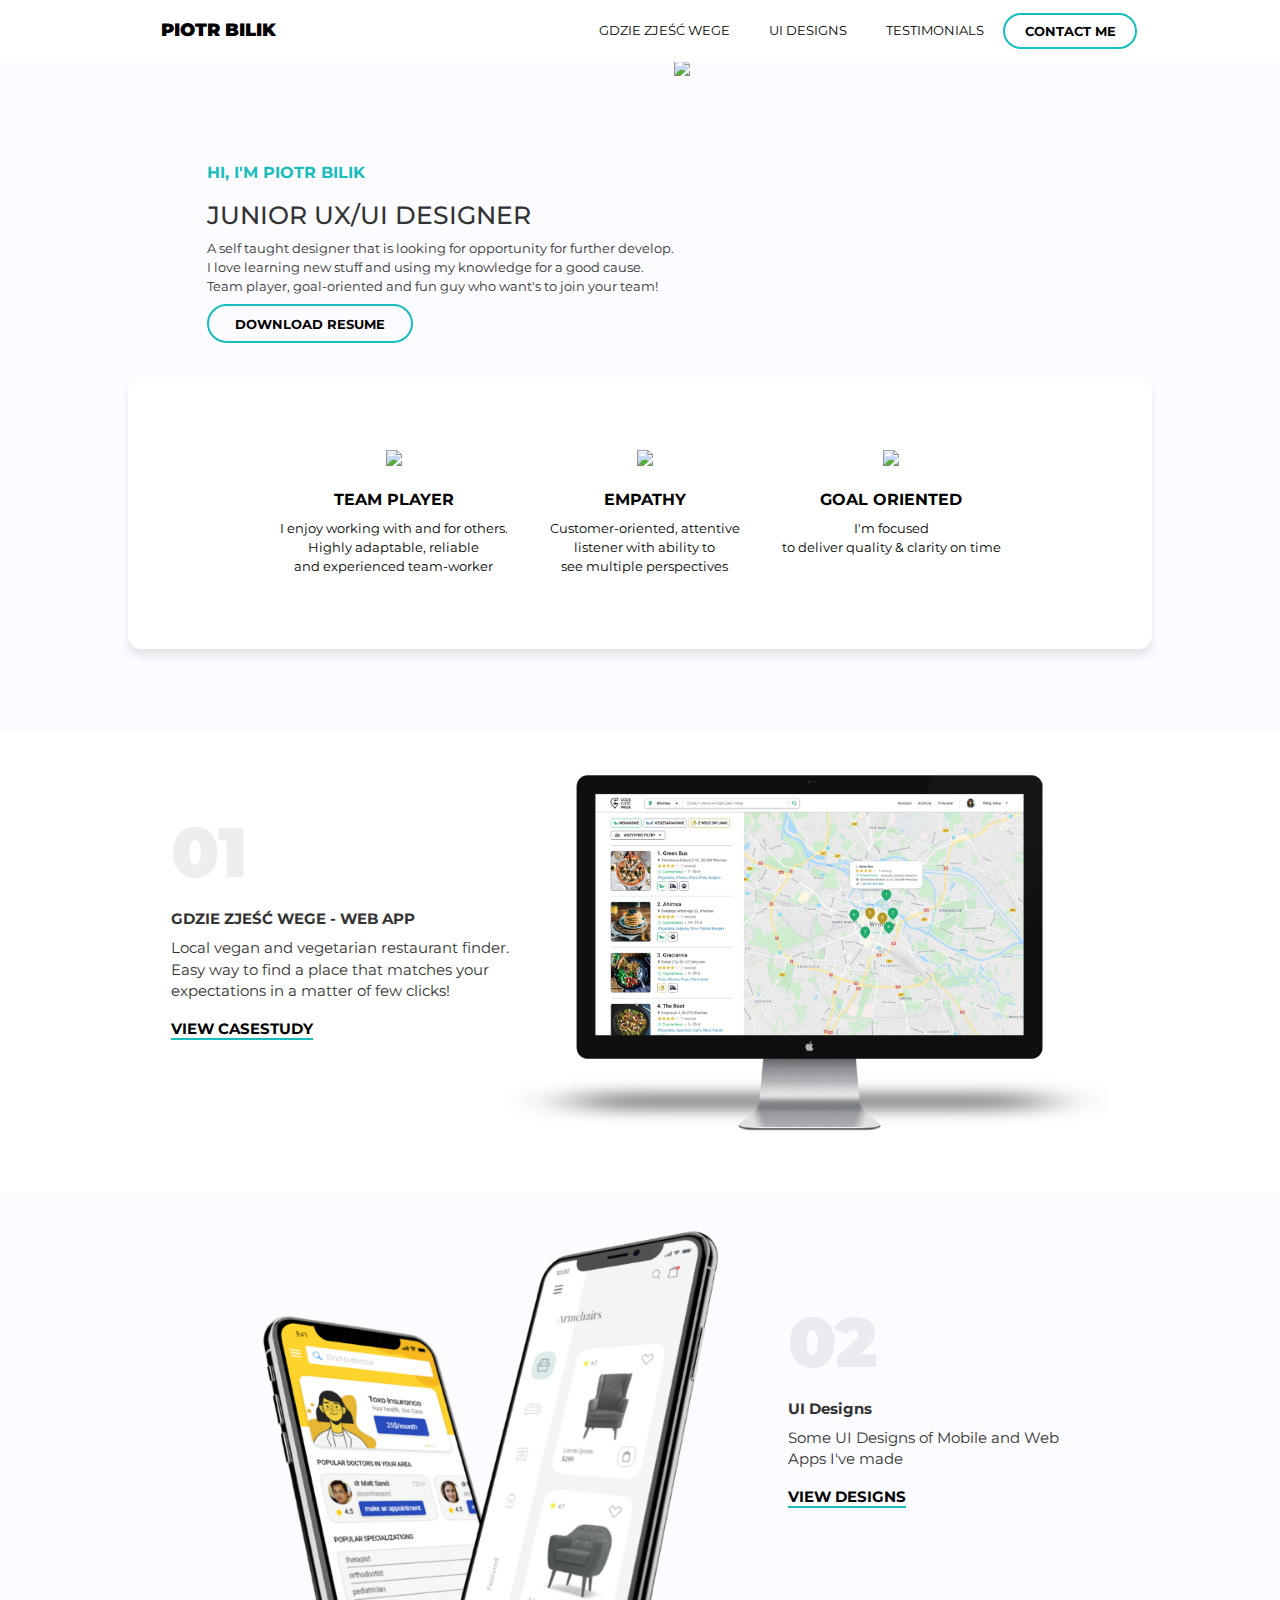
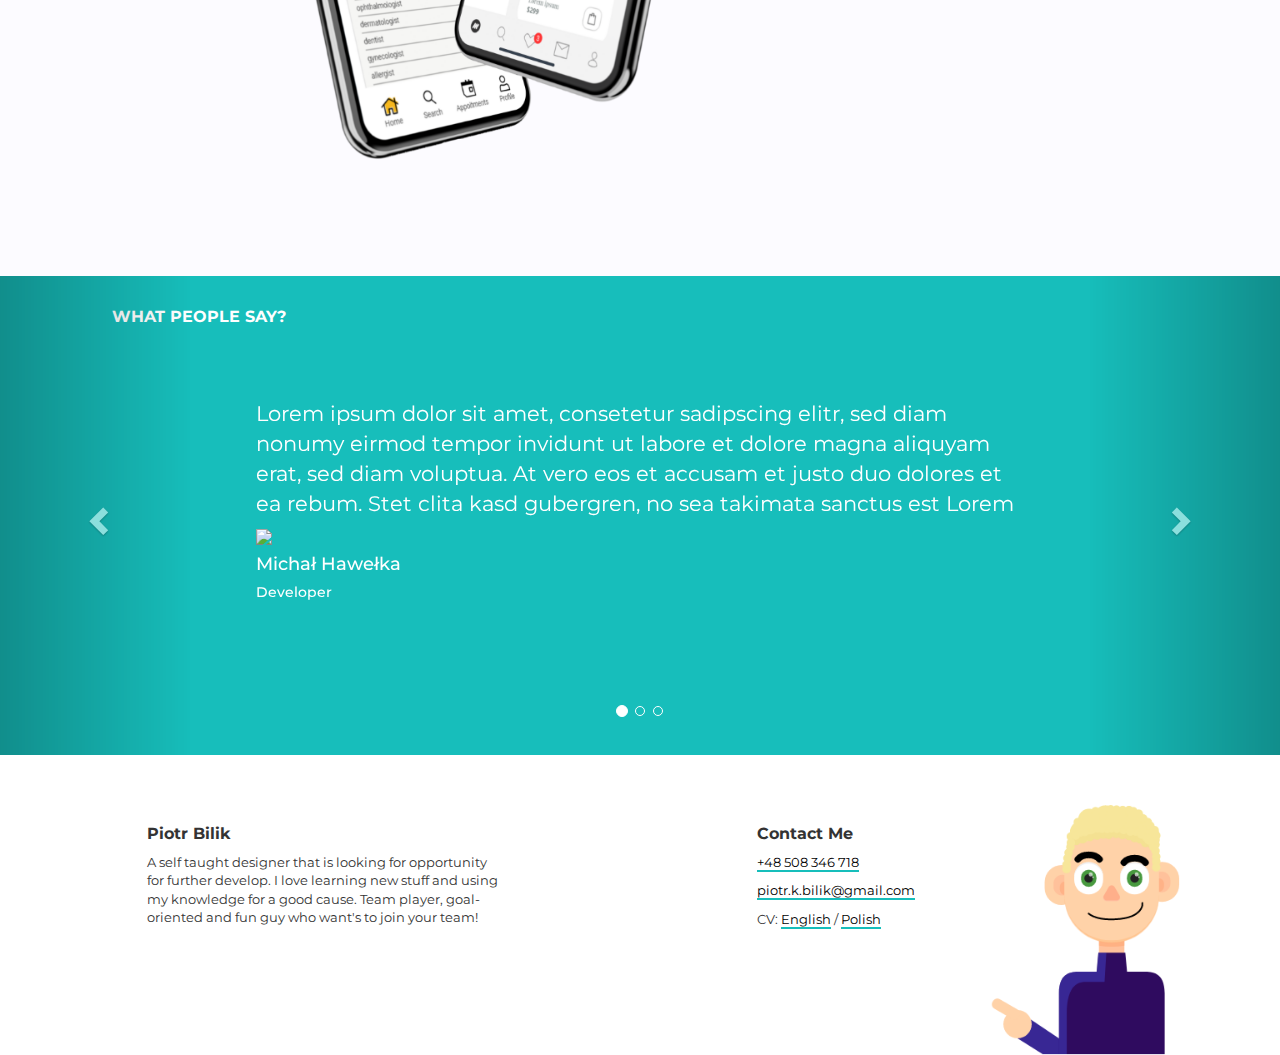
==== commit ca35f62f: "GZW page updates" ====
--- a/index.html
+++ b/index.html
@@ -10,13 +10,13 @@
     <script language="javascript">
             function changeImage() {
         
-                if (document.getElementById("changeableImage").src == "file:///H:/pb_portfolio_website/Images/PiotrCartoon.png") 
+                if (document.getElementById("changeableImage").src == "http://piotrbilik.com/Images/PiotrCartoon.png") 
                 {
-                    document.getElementById("changeableImage").src = "file:///H:/pb_portfolio_website/Images/PiotrPhoto.png";
+                    document.getElementById("changeableImage").src = "http://piotrbilik.com/Images/PiotrPhoto.png";
                 }
                 else 
                 {
-                    document.getElementById("changeableImage").src = "file:///H:/pb_portfolio_website/Images/PiotrCartoon.png";
+                    document.getElementById("changeableImage").src = "http://piotrbilik.com/Images/PiotrCartoon.png";
                 }
             }
         </script>
@@ -47,7 +47,7 @@
                         <p>A self taught designer that is looking for opportunity for further develop. <br />
                         I love learning new stuff and using my knowledge for a good cause. <br />
                         Team player, goal-oriented and fun guy who want's to join your team!</p>
-                        <a class="action-btn" href="#">DOWNLOAD RESUME</a>
+                        <a class="action-btn" href="Files/Piotr Bilik English.pdf" target="_blank" rel="noopener">DOWNLOAD RESUME</a>
                     </div>
                 </div>
             </section>
@@ -136,14 +136,14 @@
                         
                             <div class="item">
                             <p>Lorem ipsum dolor sit amet, consetetur sadipscing elitr, sed diam nonumy eirmod tempor invidunt ut labore et dolore magna aliquyam erat, sed diam voluptua. At vero eos et accusam et justo duo dolores et ea rebum. Stet clita kasd gubergren, no sea takimata sanctus est Lorem</p>
-                            <img src="#" />
+                            <img src="Images/11.png" />
                             <h4>Anna Bilik</h4>
                             <h5>Mom</h5>
                             </div>
                         
                             <div class="item">
                             <p>Lorem ipsum dolor sit amet, consetetur sadipscing elitr, sed diam nonumy eirmod tempor invidunt ut labore et dolore magna aliquyam erat, sed diam voluptua. At vero eos et accusam et justo duo dolores et ea rebum. Stet clita kasd gubergren, no sea takimata sanctus est Lorem</p>
-                            <img src="#" />
+                            <img src="Images/22.png" />
                             <h4>Jackie Chan</h4>
                             <h5>Actor</h5>
                             </div>
@@ -175,12 +175,11 @@
                     <h1>Contact Me</h1>
                     <p><a href="tel:+48508346718">+48 508 346 718</a></p>
                     <p><a href="mailto:piotr.k.bilik@gmail.com">piotr.k.bilik@gmail.com</a></p>
-                    <p>CV: <a>English</a> / <a>Polish</a></p>
+                    <p>CV: <a href="Files/Piotr Bilik English.pdf" target="_blank" rel="noopener">English</a> / <a href="Files/Piotr Bilik Polish.pdf" target="_blank" rel="noopener">Polish</a></p>
                 </div>
                 <div class="image">
                     <img src="Images/footer-img.png" />
                 </div>
-                
             </footer>
         </div>
     </div>
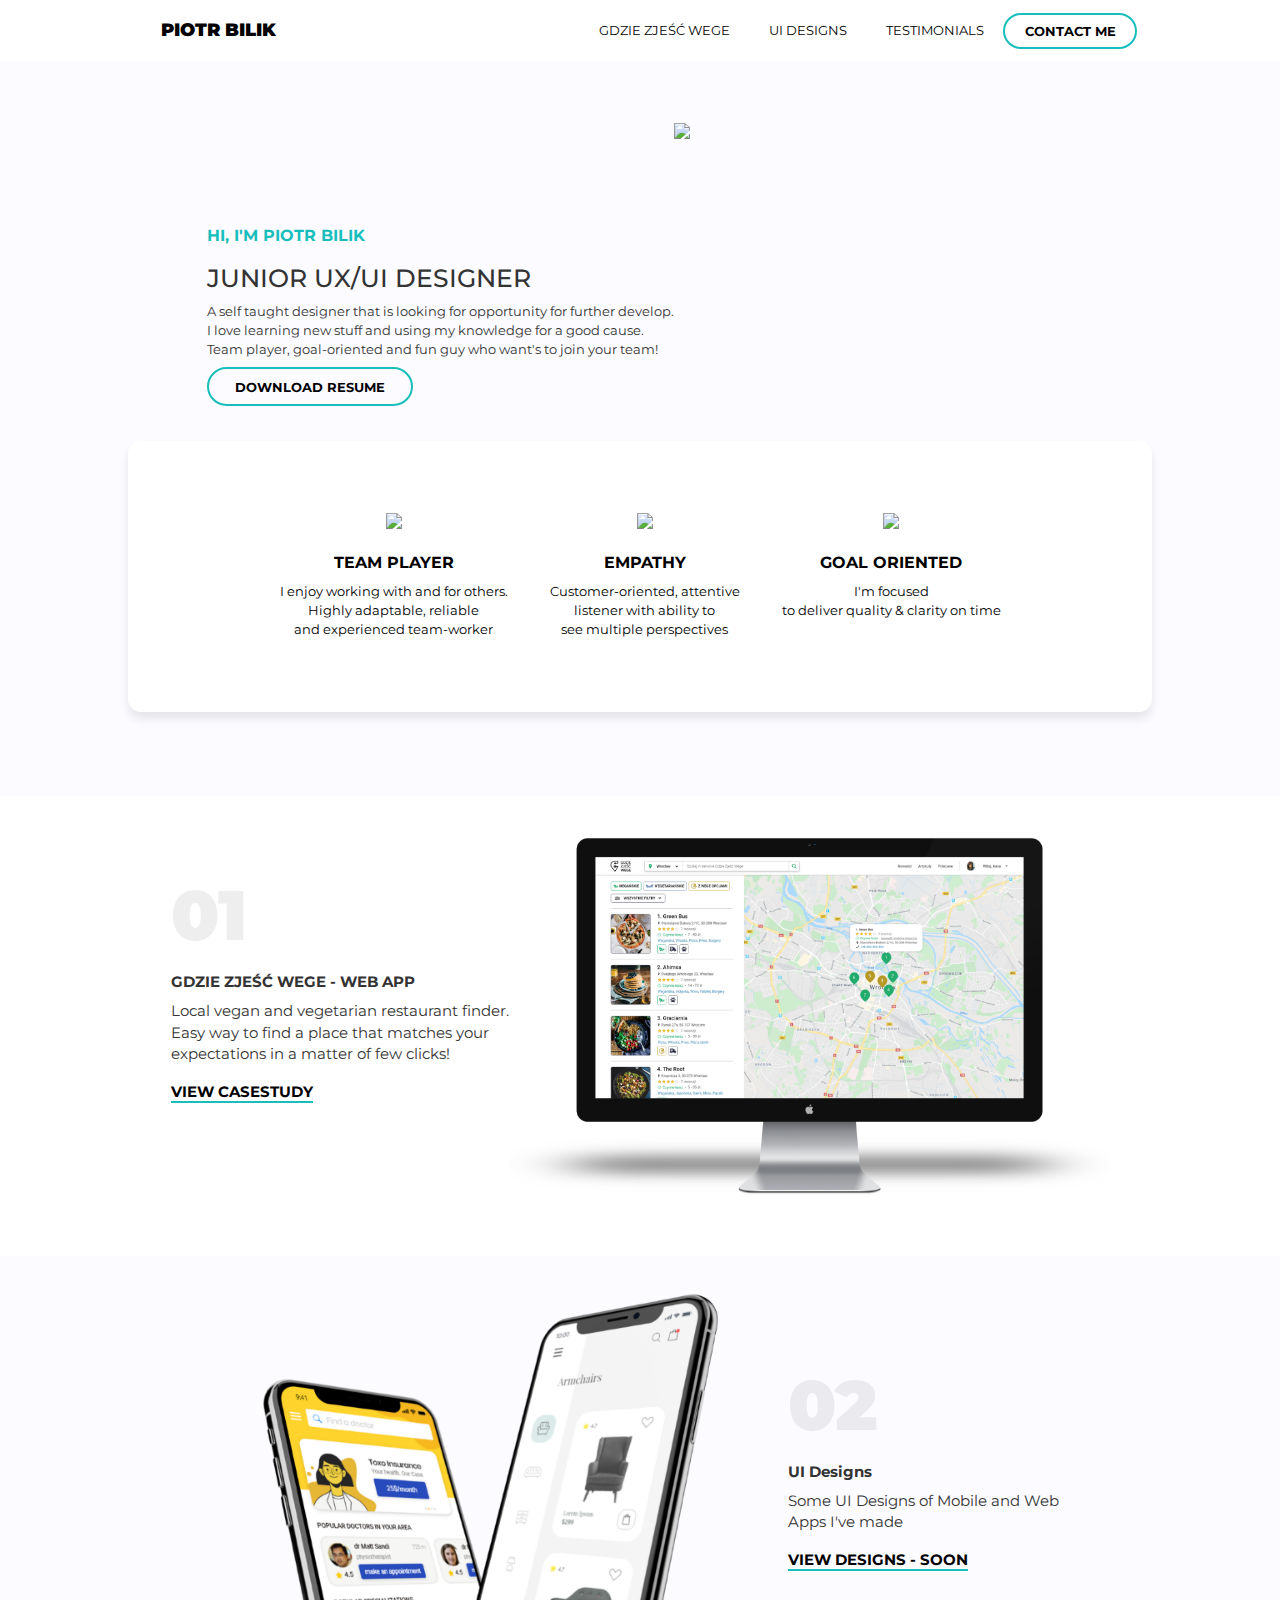
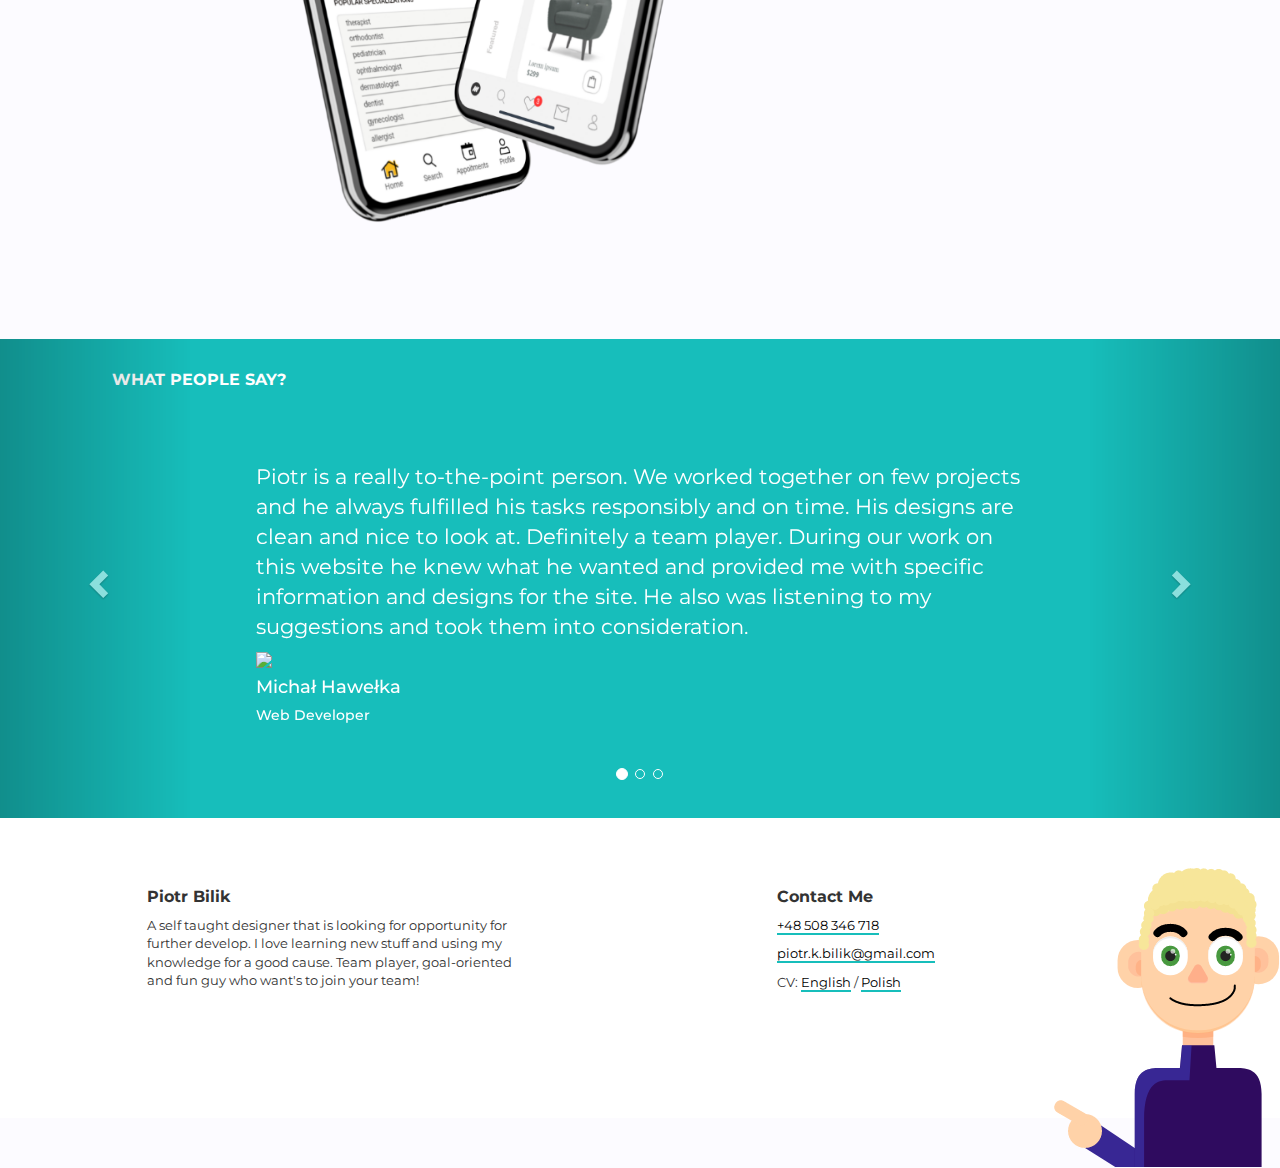
==== commit 8757271a: "Proper links" ====
--- a/index.html
+++ b/index.html
@@ -27,9 +27,9 @@
             <a class="logo" href="index.html">PIOTR BILIK</a>
             <nav class="main-nav">
                 <ul class="main-nav-list">
-                    <li><a class="navlink" href="#gzw">GDZIE ZJEŚĆ WEGE</a></li>
-                    <li><a class="navlink" href="#ui-designs">UI DESIGNS</a></li>
-                    <li><a class="navlink" href="#testimonials">TESTIMONIALS</a></li>
+                    <li><a class="navlink" href="index.html#gzw">GDZIE ZJEŚĆ WEGE</a></li>
+                    <li><a class="navlink" href="index.html#ui-designs">UI DESIGNS</a></li>
+                    <li><a class="navlink" href="index.html#testimonials">TESTIMONIALS</a></li>
                     <li><a class="contact-btn navlink" href="#contact">CONTACT ME</a></li>
 
                 </ul>
@@ -39,9 +39,9 @@
             <section class="hero">
                 <div class="hero-content">
                     <div class="image">
-                        <img class="hero-img" src="Images/PiotrCartoon.png" id="changeableImage" onclick="changeImage()"/>
+                        <img class="hero-img" src="Images/PiotrCartoon.png" id="changeableImage" onclick="changeImage()"style="margin-top: 3em;"/>
                     </div>
-                    <div class="text">
+                    <div class="text" style="margin-top: 3em;">
                         <h1>HI, I'M PIOTR BILIK</h1>
                         <h2>JUNIOR UX/UI DESIGNER</h2>
                         <p>A self taught designer that is looking for opportunity for further develop. <br />
@@ -110,7 +110,7 @@
                             <h1>02</h1>
                             <h2>UI Designs</h2>
                             <p>Some UI Designs of Mobile and Web Apps I've made</p>
-                            <a href="ui-designs.html">VIEW DESIGNS</a>
+                            <a href="ui-designs.html">VIEW DESIGNS - SOON</a>
                         </div>
                 </div>
             </section>
@@ -128,24 +128,25 @@
                         <!-- Wrapper for slides -->
                         <div class="carousel-inner">
                             <div class="item active">
-                            <p>Lorem ipsum dolor sit amet, consetetur sadipscing elitr, sed diam nonumy eirmod tempor invidunt ut labore et dolore magna aliquyam erat, sed diam voluptua. At vero eos et accusam et justo duo dolores et ea rebum. Stet clita kasd gubergren, no sea takimata sanctus est Lorem</p>
-                            <img src="#" />
+                            <p>Piotr is a really to-the-point person. We worked together on few projects and he always fulfilled his tasks responsibly and on time. His designs are clean and nice to look at. Definitely a team player. During our work on this website he knew what he wanted and provided me with specific information and designs for the site. He also was listening to my suggestions and took them into consideration.</p>
+                            <img src="Images/33.png" />
                             <h4>Michał Hawełka</h4>
-                            <h5>Developer</h5>
+                            <h5>Web Developer</h5>
                             </div>
                         
                             <div class="item">
-                            <p>Lorem ipsum dolor sit amet, consetetur sadipscing elitr, sed diam nonumy eirmod tempor invidunt ut labore et dolore magna aliquyam erat, sed diam voluptua. At vero eos et accusam et justo duo dolores et ea rebum. Stet clita kasd gubergren, no sea takimata sanctus est Lorem</p>
+                            <p>The best person in the world!</p>
                             <img src="Images/11.png" />
                             <h4>Anna Bilik</h4>
                             <h5>Mom</h5>
                             </div>
                         
                             <div class="item">
-                            <p>Lorem ipsum dolor sit amet, consetetur sadipscing elitr, sed diam nonumy eirmod tempor invidunt ut labore et dolore magna aliquyam erat, sed diam voluptua. At vero eos et accusam et justo duo dolores et ea rebum. Stet clita kasd gubergren, no sea takimata sanctus est Lorem</p>
+                            <p>Piotr Bilik has been working in our company since 2016. He immediately became known as a perfectly organized, punctual and conscientious person.
+                                Piotr's commitment allowed him to soon improve the graphic design of many components of our online store and visibility of our online store in social media. He is effective in action, concrete and factual, he is able to quickly and precisely assess the needs of a potential recipient. His creativity, organizational skills and ability to act efficiently in stressful situations have always been a guarantee of reliable work. Piotr's interpersonal skills have proven themselves in contacts with co-workers and clients. Many projects were created from scratch by Piotr together with the right colour strategy and met with the friendly reception of the shop's customers. Attention to detail, excellent workmanship and punctuality are just some of the many positive aspects of our cooperation.</p>
                             <img src="Images/22.png" />
-                            <h4>Jackie Chan</h4>
-                            <h5>Actor</h5>
+                            <h4>Dr. Magdalena Majewska</h4>
+                            <h5>Urban Vegan Owner</h5>
                             </div>
                         </div>
                         
@@ -177,7 +178,7 @@
                     <p><a href="mailto:piotr.k.bilik@gmail.com">piotr.k.bilik@gmail.com</a></p>
                     <p>CV: <a href="Files/Piotr Bilik English.pdf" target="_blank" rel="noopener">English</a> / <a href="Files/Piotr Bilik Polish.pdf" target="_blank" rel="noopener">Polish</a></p>
                 </div>
-                <div class="image">
+                <div class="footer-image">
                     <img src="Images/footer-img.png" />
                 </div>
             </footer>
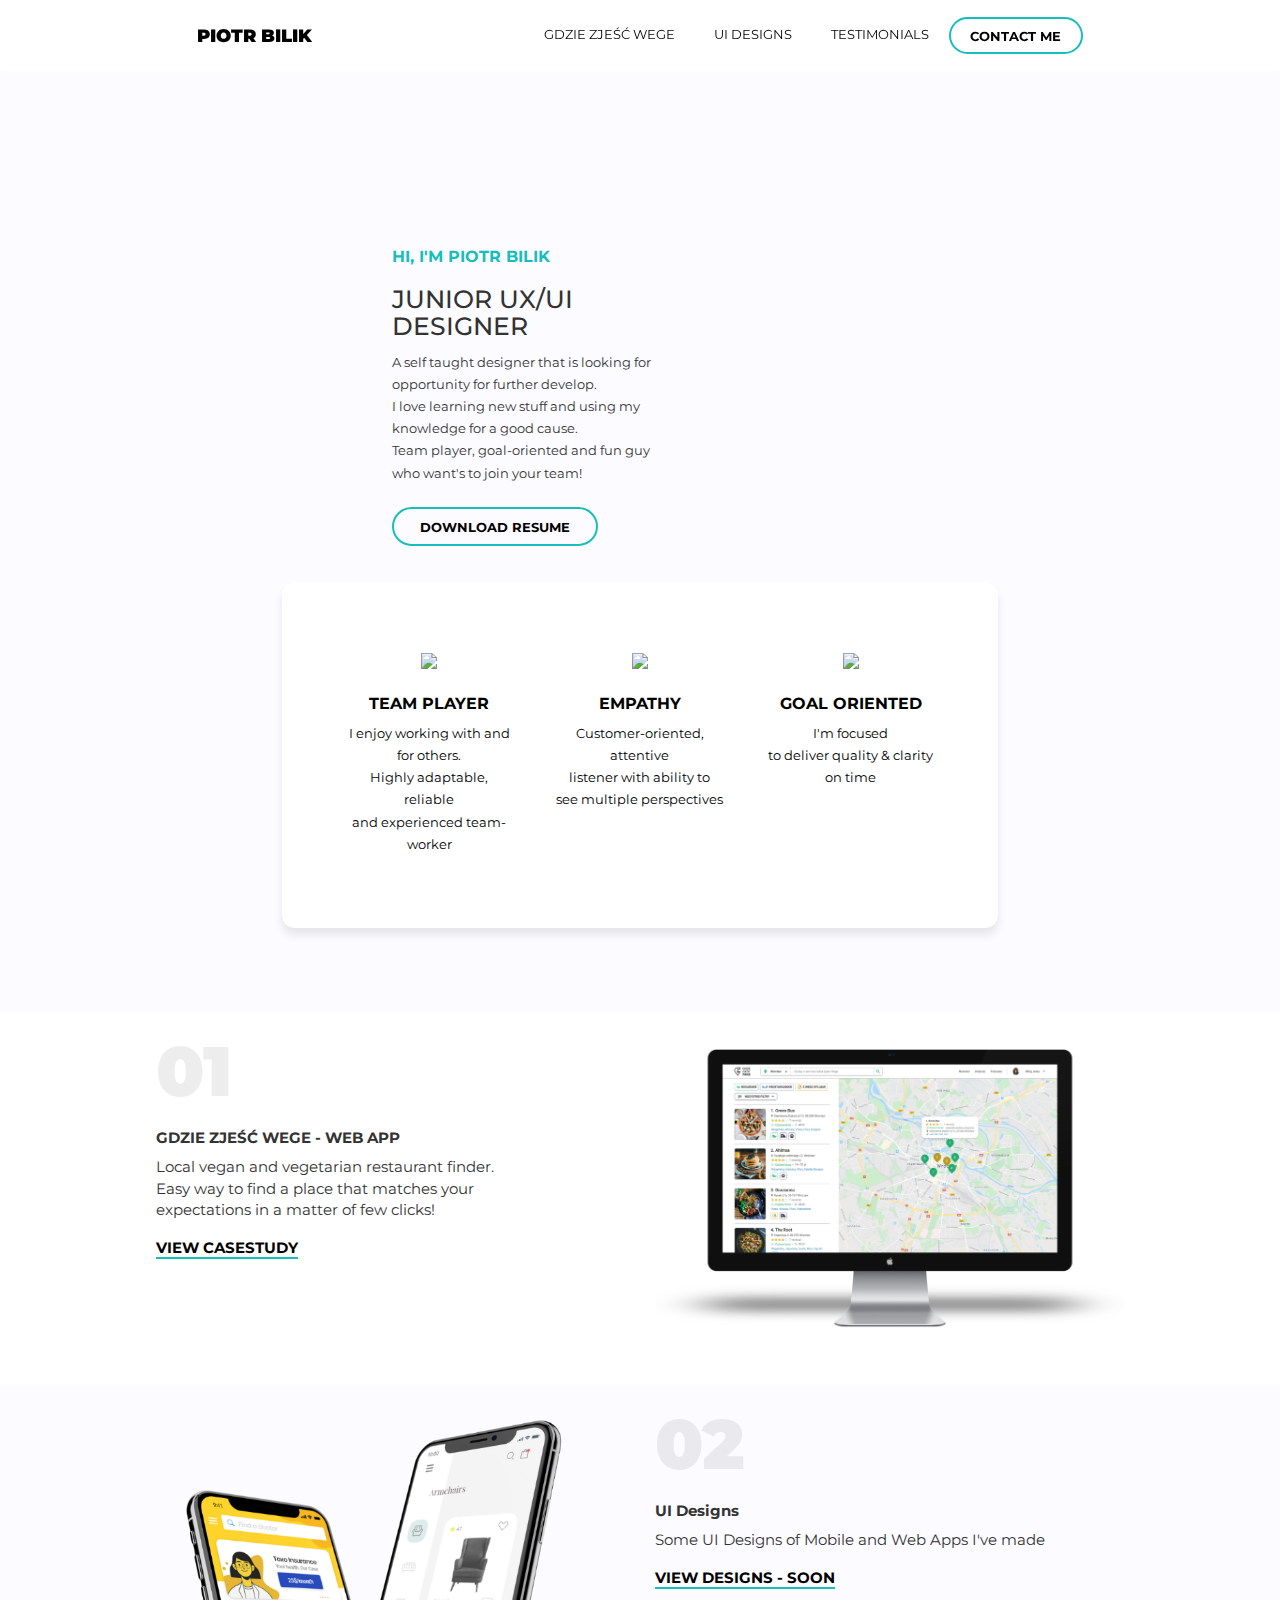
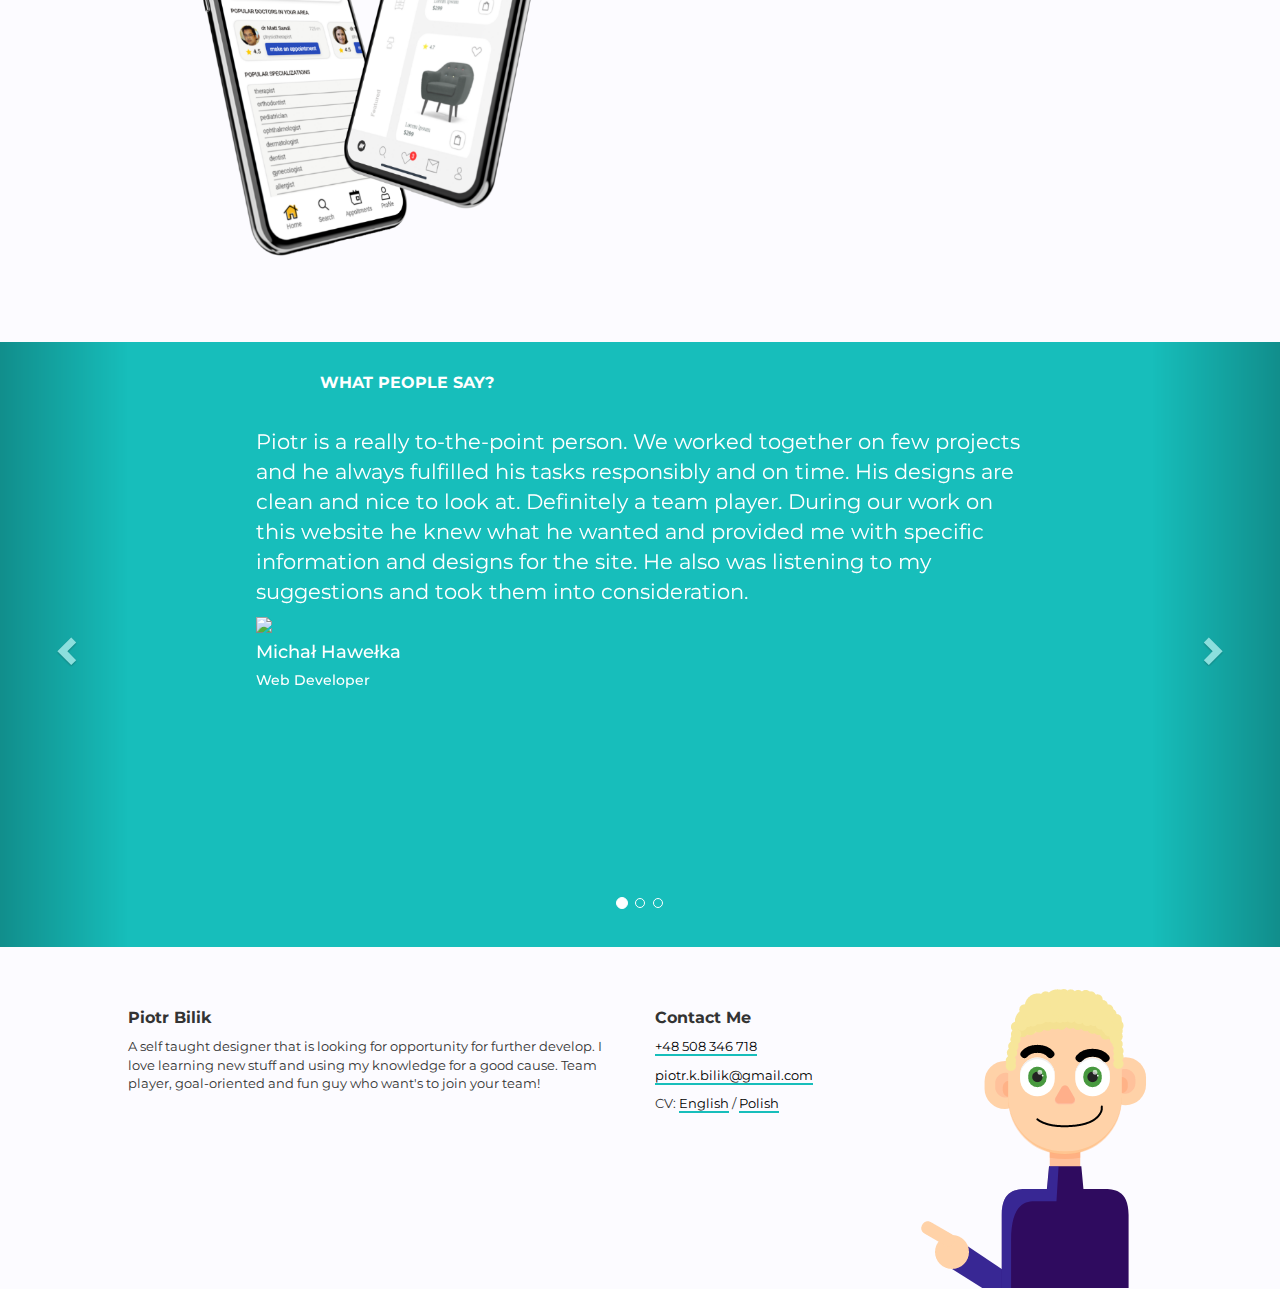
==== commit 85947d0e: "mobile refactor" ====
--- a/index.html
+++ b/index.html
@@ -1,119 +1,176 @@
 ﻿<!DOCTYPE html>
 <html>
+
 <head>
     <title>Piotr Bilik</title>
-    <link rel="stylesheet" href="https://maxcdn.bootstrapcdn.com/bootstrap/3.4.0/css/bootstrap.min.css">
+
+    <meta name="viewport" content="width=device-width, initial-scale=1" />
+
+    <link rel="stylesheet" href="https://maxcdn.bootstrapcdn.com/bootstrap/3.4.0/css/bootstrap.min.css" />
     <script src="https://ajax.googleapis.com/ajax/libs/jquery/3.4.1/jquery.min.js"></script>
     <script src="https://maxcdn.bootstrapcdn.com/bootstrap/3.4.0/js/bootstrap.min.js"></script>
-    <link rel="stylesheet" href="styles.css" type="text/css">
-
-    <script language="javascript">
-            function changeImage() {
-        
-                if (document.getElementById("changeableImage").src == "http://piotrbilik.com/Images/PiotrCartoon.png") 
-                {
-                    document.getElementById("changeableImage").src = "http://piotrbilik.com/Images/PiotrPhoto.png";
-                }
-                else 
-                {
-                    document.getElementById("changeableImage").src = "http://piotrbilik.com/Images/PiotrCartoon.png";
-                }
-            }
-        </script>
+    <script src="js/main.js"></script>
+
+    <link rel="stylesheet" href="styles.css" type="text/css" />
 </head>
+
 <body>
     <div class="container">
-        <div class="topbar">
-            <a class="logo" href="index.html">PIOTR BILIK</a>
-            <nav class="main-nav">
-                <ul class="main-nav-list">
+        <nav class="navbar">
+            <div class="navbar-header">
+                <button type="button" class="navbar-toggle collapsed" data-toggle="collapse"
+                    data-target="#navbar-collapse-1" aria-expanded="false">
+                    <span class="sr-only">Toggle navigation</span>
+                    <span class="icon-bar"></span>
+                    <span class="icon-bar"></span>
+                    <span class="icon-bar"></span>
+                </button>
+                <a class="navbar-brand" href="index.html">PIOTR BILIK</a>
+            </div>
+
+            <div class="collapse navbar-collapse" id="navbar-collapse-1">
+                <ul class="nav navbar-nav">
                     <li><a class="navlink" href="index.html#gzw">GDZIE ZJEŚĆ WEGE</a></li>
                     <li><a class="navlink" href="index.html#ui-designs">UI DESIGNS</a></li>
                     <li><a class="navlink" href="index.html#testimonials">TESTIMONIALS</a></li>
                     <li><a class="contact-btn navlink" href="#contact">CONTACT ME</a></li>
-
                 </ul>
-            </nav>
-        </div>
+            </div>
+        </nav>
+
         <div class="content">
             <section class="hero">
                 <div class="hero-content">
-                    <div class="image">
-                        <img class="hero-img" src="Images/PiotrCartoon.png" id="changeableImage" onclick="changeImage()"style="margin-top: 3em;"/>
-                    </div>
-                    <div class="text" style="margin-top: 3em;">
-                        <h1>HI, I'M PIOTR BILIK</h1>
-                        <h2>JUNIOR UX/UI DESIGNER</h2>
-                        <p>A self taught designer that is looking for opportunity for further develop. <br />
-                        I love learning new stuff and using my knowledge for a good cause. <br />
-                        Team player, goal-oriented and fun guy who want's to join your team!</p>
-                        <a class="action-btn" href="Files/Piotr Bilik English.pdf" target="_blank" rel="noopener">DOWNLOAD RESUME</a>
-                    </div>
-                </div>
-            </section>
+
+                    <div class="row">
+
+                        <div class="col-sm-5 col-sm-push-7">
+                            <div class="image">
+                                <div id="cycler">
+                                    <img class="hero-img active" src="Images/PiotrCartoon.png" alt="" />
+                                    <img class="hero-img" src="Images/PiotrPhoto.png" alt="" />		
+                                </div>
+                            </div>
+                        </div>
+
+                        <div class="col-sm-7 col-sm-pull-5">
+                            <div class="text">
+                                <h1>HI, I'M PIOTR BILIK</h1>
+                                <h2>JUNIOR UX/UI DESIGNER</h2>
+                                <p>
+                                    A self taught designer that is looking for opportunity for further develop.
+                                    <br>
+                                    I love learning new stuff and using my knowledge for a good cause.
+                                    <br>
+                                    Team player, goal-oriented and fun guy who want's to join your team!
+                                </p>
+                                <a class="action-btn" href="Files/Piotr Bilik English.pdf" target="_blank"
+                                    rel="noopener">DOWNLOAD RESUME</a>
+                            </div>
+                        </div>
+                    </div>
+
+                </div>
+            </section>
+
             <section class="attributes">
                 <div class="attributes-content">
-                    <ul class="main-nav-list">
-                        <li>
-                            <div>
-                                <img src="Images/Teamplayer.png" />
-                                <h1>TEAM PLAYER</h1>
-                                <p>I enjoy working with and for others. <br/> 
-                                    Highly adaptable, reliable <br />
-                                    and experienced team-worker</p>
-                            </div>
-                        </li>
-                        <li>
-                            <div>
-                                <img src="Images/Empathy.png" />
-                                <h1>EMPATHY</h1>
-                                <p>Customer-oriented, attentive <br />
-                                    listener with ability to <br/>
-                                    see multiple perspectives</p>
-                            </div>
-                        </li>
-                        <li>
-                                <div>
-                                    <img src="Images/Goal Oriented.png" />
-                                    <h1>GOAL ORIENTED</h1>
-                                    <p>I'm focused <br />
-                                        to deliver quality & clarity on time</p>
-                                </div>
-                        </li>
-                    </ul>
-                </div>
-            </section>
+                    <div class="row">
+
+                        <div class="col-sm-4 text-center">
+                            <img src="Images/Teamplayer.png">
+                            <h1>TEAM PLAYER</h1>
+                            <p>
+                                I enjoy working with and for others.
+                                <br>
+                                Highly adaptable, reliable
+                                <br>
+                                and experienced team-worker
+                            </p>
+                        </div>
+
+                        <div class="col-sm-4 text-center">
+                            <img src="Images/Empathy.png">
+                            <h1>EMPATHY</h1>
+                            <p>
+                                Customer-oriented, attentive
+                                <br>
+                                listener with ability to
+                                <br>
+                                see multiple perspectives
+                            </p>
+                        </div>
+
+                        <div class="col-sm-4 text-center">
+                            <img src="Images/Goal Oriented.png">
+                            <h1>GOAL ORIENTED</h1>
+                            <p>
+                                I'm focused
+                                <br>
+                                to deliver quality &amp; clarity on time
+                            </p>
+                        </div>
+
+                    </div>
+                </div>
+            </section>
+
             <section id="gzw" class="gzw">
                 <div class="gzw-content">
-                    <div class="image">
-                        <img src="Images/gzw-img.png" />
-                    </div>
-                    <div class="text">
-                        <br />
-                        <br />
-                        <h1>01</h1>
-                        <h2>GDZIE ZJEŚĆ WEGE - WEB APP</h2>
-                        <p>Local vegan and vegetarian restaurant finder. <br />Easy way to find a place that matches your <br />expectations in a matter of few clicks!</p>
-                        <a href="gzw.html">VIEW CASESTUDY</a>
-                    </div>
-                </div>
-            </section>
+
+                    <div class="row">
+                        <div class="col-sm-6 col-sm-push-6">
+
+                            <div class="image">
+                                <img src="Images/gzw-img.png" class="img-responsive">
+                            </div>
+
+                        </div>
+
+                        <div class="col-sm-6 col-sm-pull-6">
+                            <div class="text">
+                                <h1>01</h1>
+                                <h2>GDZIE ZJEŚĆ WEGE - WEB APP</h2>
+                                <p>
+                                    Local vegan and vegetarian restaurant finder.
+                                    <br>
+                                    Easy way to find a place that matches your
+                                    <br>
+                                    expectations in a matter of few clicks!
+                                </p>
+                                <a href="gzw.html">VIEW CASESTUDY</a>
+                            </div>
+                        </div>
+                    </div>
+
+                </div>
+            </section>
+
             <section id="ui-designs" class="ui-designs">
                 <div class="ui-designs-content">
-                    <div class="image">
-                            <img src="Images/mockup.png" />
-                        </div>
-                        <div class="text">
-                            <br />
-                            <br />
-                            <br />
-                            <h1>02</h1>
-                            <h2>UI Designs</h2>
-                            <p>Some UI Designs of Mobile and Web Apps I've made</p>
-                            <a href="ui-designs.html">VIEW DESIGNS - SOON</a>
-                        </div>
-                </div>
-            </section>
+
+                    <div class="row">
+
+                        <div class="col-sm-6">
+                            <div class="image">
+                                <img src="Images/mockup.png" class="img-responsive">
+                            </div>
+                        </div>
+
+                        <div class="col-sm-6">
+                            <div class="text">
+                                <h1>02</h1>
+                                <h2>UI Designs</h2>
+                                <p>Some UI Designs of Mobile and Web Apps I've made</p>
+                                <a href="ui-designs.html">VIEW DESIGNS - SOON</a>
+                            </div>
+                        </div>
+
+                    </div>
+
+                </div>
+            </section>
+
             <section id="testimonials" class="testimonials">
                 <div class="testimonials-content">
                     <div id="myCarousel" class="carousel slide carousel-multi-item" data-ride="carousel">
@@ -124,32 +181,48 @@
                             <li data-target="#myCarousel" data-slide-to="1"></li>
                             <li data-target="#myCarousel" data-slide-to="2"></li>
                         </ol>
-                        
+
                         <!-- Wrapper for slides -->
                         <div class="carousel-inner">
                             <div class="item active">
-                            <p>Piotr is a really to-the-point person. We worked together on few projects and he always fulfilled his tasks responsibly and on time. His designs are clean and nice to look at. Definitely a team player. During our work on this website he knew what he wanted and provided me with specific information and designs for the site. He also was listening to my suggestions and took them into consideration.</p>
-                            <img src="Images/33.png" />
-                            <h4>Michał Hawełka</h4>
-                            <h5>Web Developer</h5>
-                            </div>
-                        
+                                <p>Piotr is a really to-the-point person. We worked together on few projects and he
+                                    always fulfilled his tasks responsibly and on time. His designs are clean and nice
+                                    to look at. Definitely a team player. During our work on this website he knew what
+                                    he wanted and provided me with specific information and designs for the site. He
+                                    also was listening to my suggestions and took them into consideration.</p>
+                                <img src="Images/33.png" />
+                                <h4>Michał Hawełka</h4>
+                                <h5>Web Developer</h5>
+                            </div>
+
                             <div class="item">
-                            <p>The best person in the world!</p>
-                            <img src="Images/11.png" />
-                            <h4>Anna Bilik</h4>
-                            <h5>Mom</h5>
-                            </div>
-                        
+                                <p>The best person in the world!</p>
+                                <img src="Images/11.png" />
+                                <h4>Anna Bilik</h4>
+                                <h5>Mom</h5>
+                            </div>
+
                             <div class="item">
-                            <p>Piotr Bilik has been working in our company since 2016. He immediately became known as a perfectly organized, punctual and conscientious person.
-                                Piotr's commitment allowed him to soon improve the graphic design of many components of our online store and visibility of our online store in social media. He is effective in action, concrete and factual, he is able to quickly and precisely assess the needs of a potential recipient. His creativity, organizational skills and ability to act efficiently in stressful situations have always been a guarantee of reliable work. Piotr's interpersonal skills have proven themselves in contacts with co-workers and clients. Many projects were created from scratch by Piotr together with the right colour strategy and met with the friendly reception of the shop's customers. Attention to detail, excellent workmanship and punctuality are just some of the many positive aspects of our cooperation.</p>
-                            <img src="Images/22.png" />
-                            <h4>Dr. Magdalena Majewska</h4>
-                            <h5>Urban Vegan Owner</h5>
-                            </div>
-                        </div>
-                        
+                                <p>
+                                    Piotr Bilik has been working in our company since 2016. He immediately became known
+                                    as a perfectly organized, punctual and conscientious person.
+                                    Piotr's commitment allowed him to soon improve the graphic design of many components
+                                    of our online store and visibility of our online store in social media. He is
+                                    effective in action, concrete and factual, he is able to quickly and precisely
+                                    assess the needs of a potential recipient. His creativity, organizational skills and
+                                    ability to act efficiently in stressful situations have always been a guarantee of
+                                    reliable work. Piotr's interpersonal skills have proven themselves in contacts with
+                                    co-workers and clients. Many projects were created from scratch by Piotr together
+                                    with the right colour strategy and met with the friendly reception of the shop's
+                                    customers. Attention to detail, excellent workmanship and punctuality are just some
+                                    of the many positive aspects of our cooperation.
+                                </p>
+                                <img src="Images/22.png" />
+                                <h4>Dr. Magdalena Majewska</h4>
+                                <h5>Urban Vegan Owner</h5>
+                            </div>
+                        </div>
+
                         <!-- Left and right controls -->
                         <a class="left carousel-control" href="#myCarousel" data-slide="prev">
                             <span class="glyphicon glyphicon-chevron-left"></span>
@@ -164,28 +237,49 @@
             </section>
 
         </div>
-        <div class="footer">
-            <footer id="contact">
-                <div class="hero-summary">
-                    <h1>Piotr Bilik</h1>
-                    <p>
-                    A self taught designer that is looking for opportunity for further develop. I love learning new stuff and using my knowledge for a good cause. Team player, goal-oriented and fun guy who want's to join your team!
-                    </p>
-                </div>
-                <div class="contact">
-                    <h1>Contact Me</h1>
-                    <p><a href="tel:+48508346718">+48 508 346 718</a></p>
-                    <p><a href="mailto:piotr.k.bilik@gmail.com">piotr.k.bilik@gmail.com</a></p>
-                    <p>CV: <a href="Files/Piotr Bilik English.pdf" target="_blank" rel="noopener">English</a> / <a href="Files/Piotr Bilik Polish.pdf" target="_blank" rel="noopener">Polish</a></p>
-                </div>
-                <div class="footer-image">
-                    <img src="Images/footer-img.png" />
-                </div>
-            </footer>
-        </div>
+
+        <footer id="contact">
+            <div id="footer-wrap">
+                <div class="row">
+
+                    <div class="col-sm-6">
+                        <div class="hero-summary">
+                            <h1>Piotr Bilik</h1>
+                            <p>
+                                A self taught designer that is looking for opportunity for further develop. I love
+                                learning new
+                                stuff and using my knowledge for a good cause. Team player, goal-oriented and fun guy
+                                who want's
+                                to join your team!
+                            </p>
+                        </div>
+                    </div>
+
+                    <div class="col-sm-3">
+                        <div class="contact">
+                            <h1>Contact Me</h1>
+                            <p><a href="tel:+48508346718">+48 508 346 718</a></p>
+                            <p><a href="mailto:piotr.k.bilik@gmail.com">piotr.k.bilik@gmail.com</a></p>
+                            <p>
+                                CV:
+                                <a href="Files/Piotr Bilik English.pdf" target="_blank" rel="noopener">English</a>
+                                /
+                                <a href="Files/Piotr Bilik Polish.pdf" target="_blank" rel="noopener">Polish</a>
+                            </p>
+                        </div>
+                    </div>
+
+                    <div class="col-sm-3">
+                        <div class="footer-image text-right">
+                            <img src="Images/footer-img.png" />
+                        </div>
+                    </div>
+
+                </div>
+            </div>
+        </footer>
     </div>
 
 </body>
 
-
 </html>--- a/styles.css
+++ b/styles.css
@@ -6,113 +6,28 @@
     margin: 0;
 }
 
-.content {
-    grid-area: content;
-}
-.topbar {
-    grid-area: topbar;
-	width: 100vw;
+.navbar {
+    width: 100vw;
     height: auto;
+    padding: 0.5em 0;
     margin: 0 auto;
-    display: flex;
-	align-items: center;
-	justify-content: space-around;
-    flex-wrap: wrap;
     background: #FFFFFF 0% 0% no-repeat padding-box;
     position: fixed;
-}
-
-.attributes {
-    padding-bottom: 4em;
-}
-
-.attributes-content {
-    grid-area: topbar;
-	width: 80vw;
-    height: auto;
+    z-index: 5;
+    border: 0;
+}
+
+.navbar-nav {
+    width: 80vw;
     margin: 0 auto;
-    display: flex;
-	align-items: center;
-	justify-content: space-around;
-    flex-wrap: wrap;
-    background: #FFFFFF 0% 0% no-repeat padding-box;
-    box-shadow: 0px 7px 10px #00000017;
-    border-radius: 13px;
-    opacity: 1;
-    flex: 1;
-    
-}
-
-.attributes-content ul {
-    margin: 0;
-    padding: 2em;
-    display: flex;
-    justify-content: space-between;
-    text-align: center;
-    list-style: none;
-    color: black;
-}
-
-.attributes-content h1 {
-    font-size: 16px;
-    font-weight: bold;
-}
-
-.attributes-content p {
-    font-size: small;
-    font-weight: normal;
-    line-height: 19px;
-}
-
-.attributes-content div {
-    padding: 1em;
-}
-
-.attributes img {
-    width: 100px;
-}
-
-.main-nav ul {
-	text-align: center;
-}
-.main-nav li {
-	display: inline;
-}
-.main-nav a {
-	display: inline-block;
-	padding: .5em 1.5em;
-}
-
-.footer {
-    grid-area: footer;
-    background: white;
-    height: auto;
-}
-
-.container {
-    font-size: 1.5em;
-    display: grid;
-    grid-template-areas: 
-        "topbar"
-        "content"
-        "footer";
-    width: 100%;
-    height: 100vh;
-    grid-template-columns: 1fr;
-    grid-template-rows: 60px 1fr 300px;
-    padding: 0px;
-}
-
-nav ul {
-    margin: 0;
-    padding: 0;
-    display: flex;
-    justify-content: space-between;
-    text-align: center;
-}
-
-nav li {
-    list-style: none;
+}
+
+.navbar-nav>li>a:hover, .navbar-nav>li>a:focus {
+    background-color: transparent;
+}
+
+.navbar-toggle .icon-bar {
+    background-color: #888;
 }
 
 .navlink {
@@ -121,16 +36,13 @@
     text-decoration: none;
     font-size: small;
     transition: 0.5s;
+    padding: .5em 1.5em !important;
 }
 
 .navlink:hover {
-    font-weight: 600;
-    text-decoration: none;
-    color: black;
-}
-
-a {
-    padding: 1em;
+    text-decoration: none;
+    color: black;
+    background-color: transparent;
 }
 
 .contact-btn {
@@ -139,24 +51,85 @@
     font-weight: 700;
 }
 
-.contact-btn:hover {
+.navbar-nav>li>.contact-btn:hover {
     background: #17BEBB;
     color: white;
 }
 
-.logo {
+.content {
+    padding-top: 60px;
+}
+
+.attributes {
+    padding-bottom: 4em;
+}
+
+.attributes-content {
+    width: 90%;
+    margin: 0 auto;
+    background: #FFFFFF 0% 0% no-repeat padding-box;
+    box-shadow: 0px 7px 10px #00000017;
+    border-radius: 3px;
+}
+
+.attributes-content .row {
+    margin: 0;
+    padding: 2em;
+    color: black;
+}
+
+.attributes-content h1 {
+    font-size: 16px;
+    font-weight: bold;
+}
+
+.attributes-content p {
+    font-size: small;
+    font-weight: normal;
+    line-height: 1.7em;
+}
+
+.attributes-content div {
+    padding: 1em;
+}
+
+.attributes img {
+    width: 100px;
+}
+
+.footer {
+    background: white;
+    height: auto;
+}
+
+.container {
+    font-size: 1.5em;
+    width: 100%;
+    height: 100vh;
+    padding: 0px;
+}
+
+a {
+    padding: 1em;
+}
+
+.navbar-brand {
     font-weight: 900;
     font-size: large;
     color: black;
     text-decoration: none;
 }
 
-.logo:hover {
+.navbar-brand:hover {
     color: black;
     text-decoration: none;
 }
 
 .gzw {
+    padding: 1em;
+}
+
+.hero {
     padding: 1em;
 }
 
@@ -170,10 +143,7 @@
     font-size: larger;
 }
 
-.hero,
-.gzw,
-.ui-designs,
-.footer {
+.hero, .gzw, .ui-designs, .footer {
     text-align: left;
     padding-bottom: 2em;
     display: grid;
@@ -184,14 +154,10 @@
     padding: .75em 2em;
 }
 
-.hero img {
-    float: right;
-}
-
 .hero p {
     font-size: small;
     font-weight: normal;
-    line-height: 19px;
+    line-height: 1.7em;
 }
 
 .action-btn {
@@ -212,7 +178,8 @@
 }
 
 .hero-img {
-    width: 400px !important;
+    width: 90% !important;
+    margin: 2em auto 0 auto;
 }
 
 .hero-img:hover {
@@ -225,11 +192,9 @@
 
 .gzw img {
     float: right;
-    width: 600px;
-}
-
-.gzw h1,
-.ui-designs h1 {
+}
+
+.gzw h1, .ui-designs h1 {
     font-weight: 900;
     font-size: 70px;
     letter-spacing: 0;
@@ -238,14 +203,12 @@
     margin: 0;
 }
 
-.gzw h2,
-.ui-designs h2 {
+.gzw h2, .ui-designs h2 {
     font-weight: bold;
     font-size: 15px;
 }
 
-.gzw p,
-.ui-designs p {
+.gzw p, .ui-designs p {
     font-size: 15px;
 }
 
@@ -253,19 +216,21 @@
     display: flex;
     flex-direction: row-reverse;
 }
-.gzw-content > .image {
+
+.gzw-content>.image {
     flex: 1 0 0%;
 }
-.image > img {
+
+.image>img {
     display: block;
     width: 600px;
 }
-.gzw-content > .text {
+
+.gzw-content>.text {
     flex: 2 0 0%;
 }
 
-.gzw a,
-.ui-designs a {
+.gzw a, .ui-designs a {
     font-size: 15px;
     padding: 0px;
     font-weight: bold;
@@ -275,39 +240,42 @@
     transition: 0.5s;
 }
 
-.gzw a:hover,
-.ui-designs a:hover {
+.gzw a:hover, .ui-designs a:hover {
     color: #17BEBB;
 }
 
 .hero-content {
     display: flex;
-    flex-direction: row-reverse;
-}
-.hero-content > .image {
+}
+
+.hero-content .image {
     flex: 1 0 0%;
 }
 
-.hero-content > .text {
+.hero-content .text {
     flex: 2 0 0%;
     padding-top: 4em;
+}
+
+.hero-content p {
+    margin-bottom: 2em;
+}
+
+.ui-designs {
+    padding: 1em;
 }
 
 .ui-designs-content {
     display: flex;
     flex-direction: row;
 }
-.ui-designs-content > .image {
+
+.ui-designs-content>.image {
     flex: 2 0 0%;
-    width: 500px;
-}
-
-.ui-designs-content > .text {
+}
+
+.ui-designs-content>.text {
     flex: 1 0 0%;
-}
-
-.ui-designs {
-    padding-top: 1em;
 }
 
 .testimonials {
@@ -315,42 +283,56 @@
     color: white;
 }
 
-.footer {
-    justify-content: space-around;
+.testimonials h1 {
+    text-align: center;
+    font-size: medium;
+    padding-top: 2em;
+    font-weight: bold;
+}
+
+.testimonials .carousel-inner {
+    font-size: 0.6em;
+    height: 80vh;
+}
+
+.testimonials .carousel-inner .item {
+    padding-left: 10%;
+    padding-right: 10%;
+    padding-top: 2%;
+    padding-bottom: 5%;
+}
+
+.testimonials .carousel-control {
+    width: 10%;
 }
 
 footer {
-    max-height: 300px;
-    display: flex;
-    flex-direction: row;
-    align-content: flex-end;
-    padding-top: 50px;
-}
-
-footer .image > img {
+    padding-top: 2em;
+}
+
+footer .footer-image>img {
     flex: 3 0 0%;
-    width: 290px;
-    padding-right: 100px;
-}
-
-footer > .hero-summary {
+    padding-right: 10%;
+}
+
+footer>.hero-summary {
     flex: 1 0 50%;
     padding-right: 20%;
     padding-left: 7em;
 }
 
-footer .hero-summary p,
-footer .contact p {
-    font-size: small;
-}
-
-footer > .contact {
-    flex: 2 0 0%;
+footer .hero-summary p, footer .contact p {
+    font-size: small;
 }
 
 footer h1 {
     font-weight: bold;
     font-size: medium;
+}
+
+#footer-wrap {
+    max-width: 80vw;
+    margin: 0 auto;
 }
 
 .contact a {
@@ -371,15 +353,81 @@
     justify-content: center;
     padding-left: 20%;
     padding-right: 20%;
-    padding-top: 5%;
+    padding-top: 2%;
     padding-bottom: 5%;
-    height: 20em;
-}
-
-.testimonials h1 {
-    font-size: medium;
-    padding-top: 2em;
-    padding-left: 7em;
-    font-weight: bold;
-}
-
+    height: 26em;
+}
+
+#cycler {
+    position: relative;
+}
+
+#cycler img {
+    z-index: 1;
+}
+
+#cycler img.active {
+    z-index: 3;
+    position: absolute;
+    top: 0;
+    left: 0;
+}
+
+@media (min-width: 768px) {
+    .navbar {
+        display: flex;
+        align-items: center;
+        justify-content: space-between;
+        flex-wrap: wrap;
+    }
+    .navbar-nav {
+        width: auto;
+        margin: 0;
+    }
+    .attributes-content {
+        width: 85%;
+        border-radius: 7px;
+    }
+    .testimonials .carousel-inner {
+        font-size: 0.7em;
+        height: 60vh;
+    }
+}
+
+@media (min-width: 992px) {
+    .hero-content .text {
+        padding-top: 7em;
+    }
+    .hero-img {
+        width: 400px !important;
+    }
+    .attributes-content {
+        width: 80%;
+        border-radius: 13px;
+    }
+    .testimonials h1 {
+        text-align: left;
+        padding-left: 20em;
+        padding-right: 20em;
+    }
+    .testimonials .carousel-inner {
+        font-size: 0.75em;
+        height: auto;
+    }
+    .testimonials .carousel-inner .item {
+        padding-left: 20%;
+        padding-right: 20%;
+    }
+    .testimonials .carousel-control {
+        width: 10%;
+    }
+}
+
+@media (min-width: 1200px) {
+    .attributes-content {
+        width: 56vw;
+    }
+    .testimonials .carousel-inner {
+        font-size: 1em;
+    }
+}